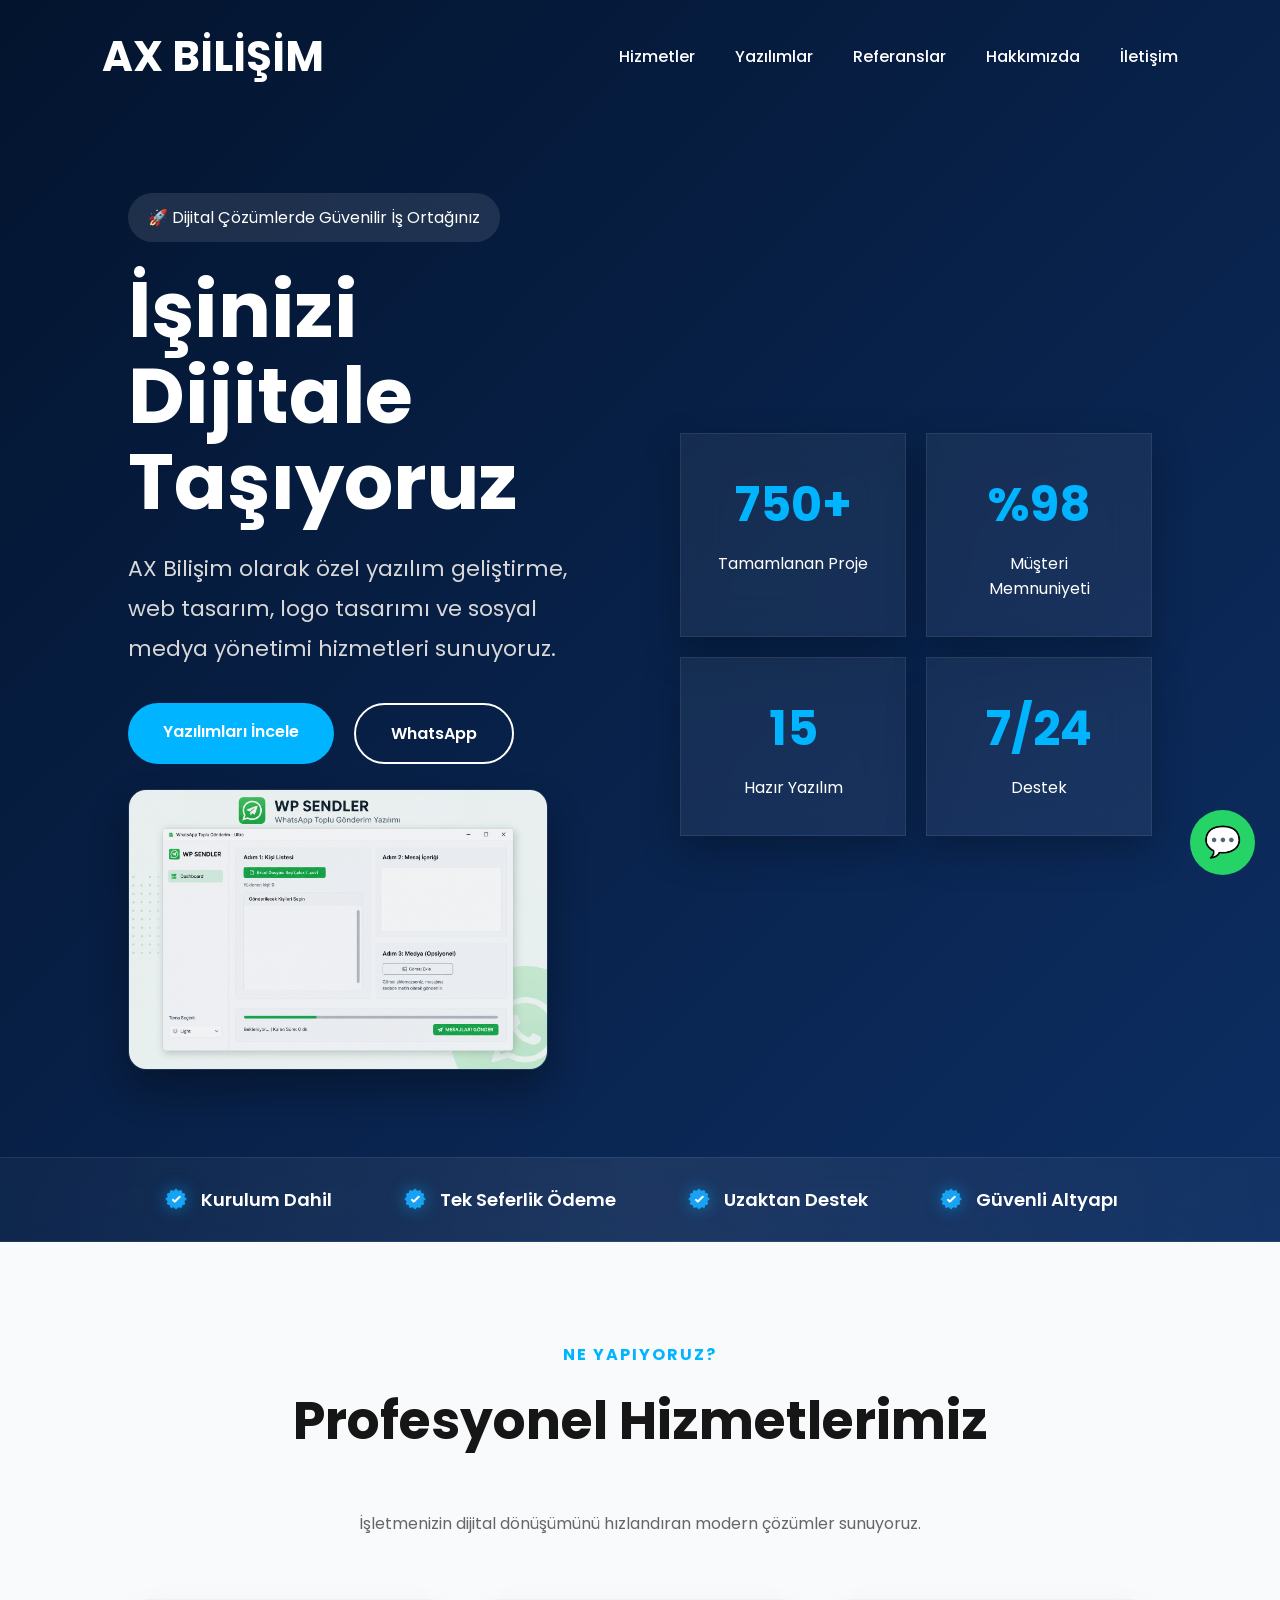
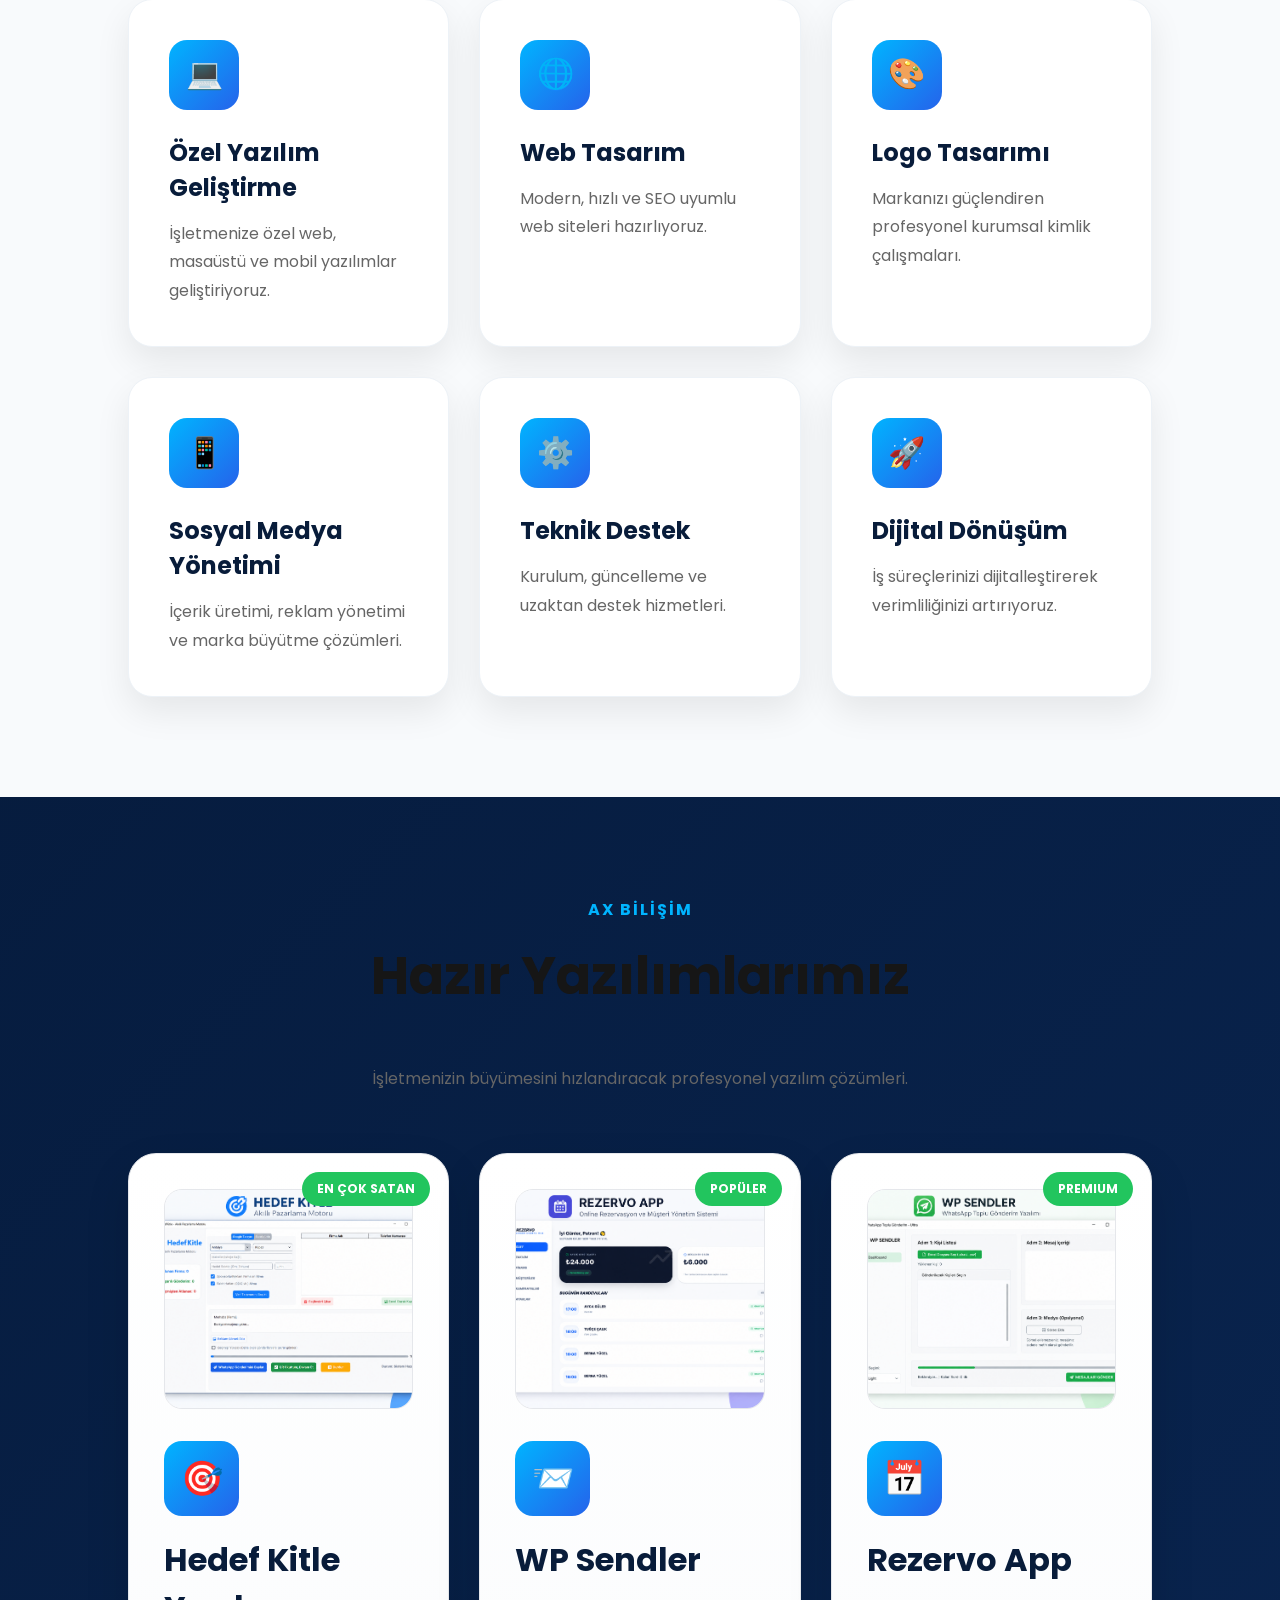
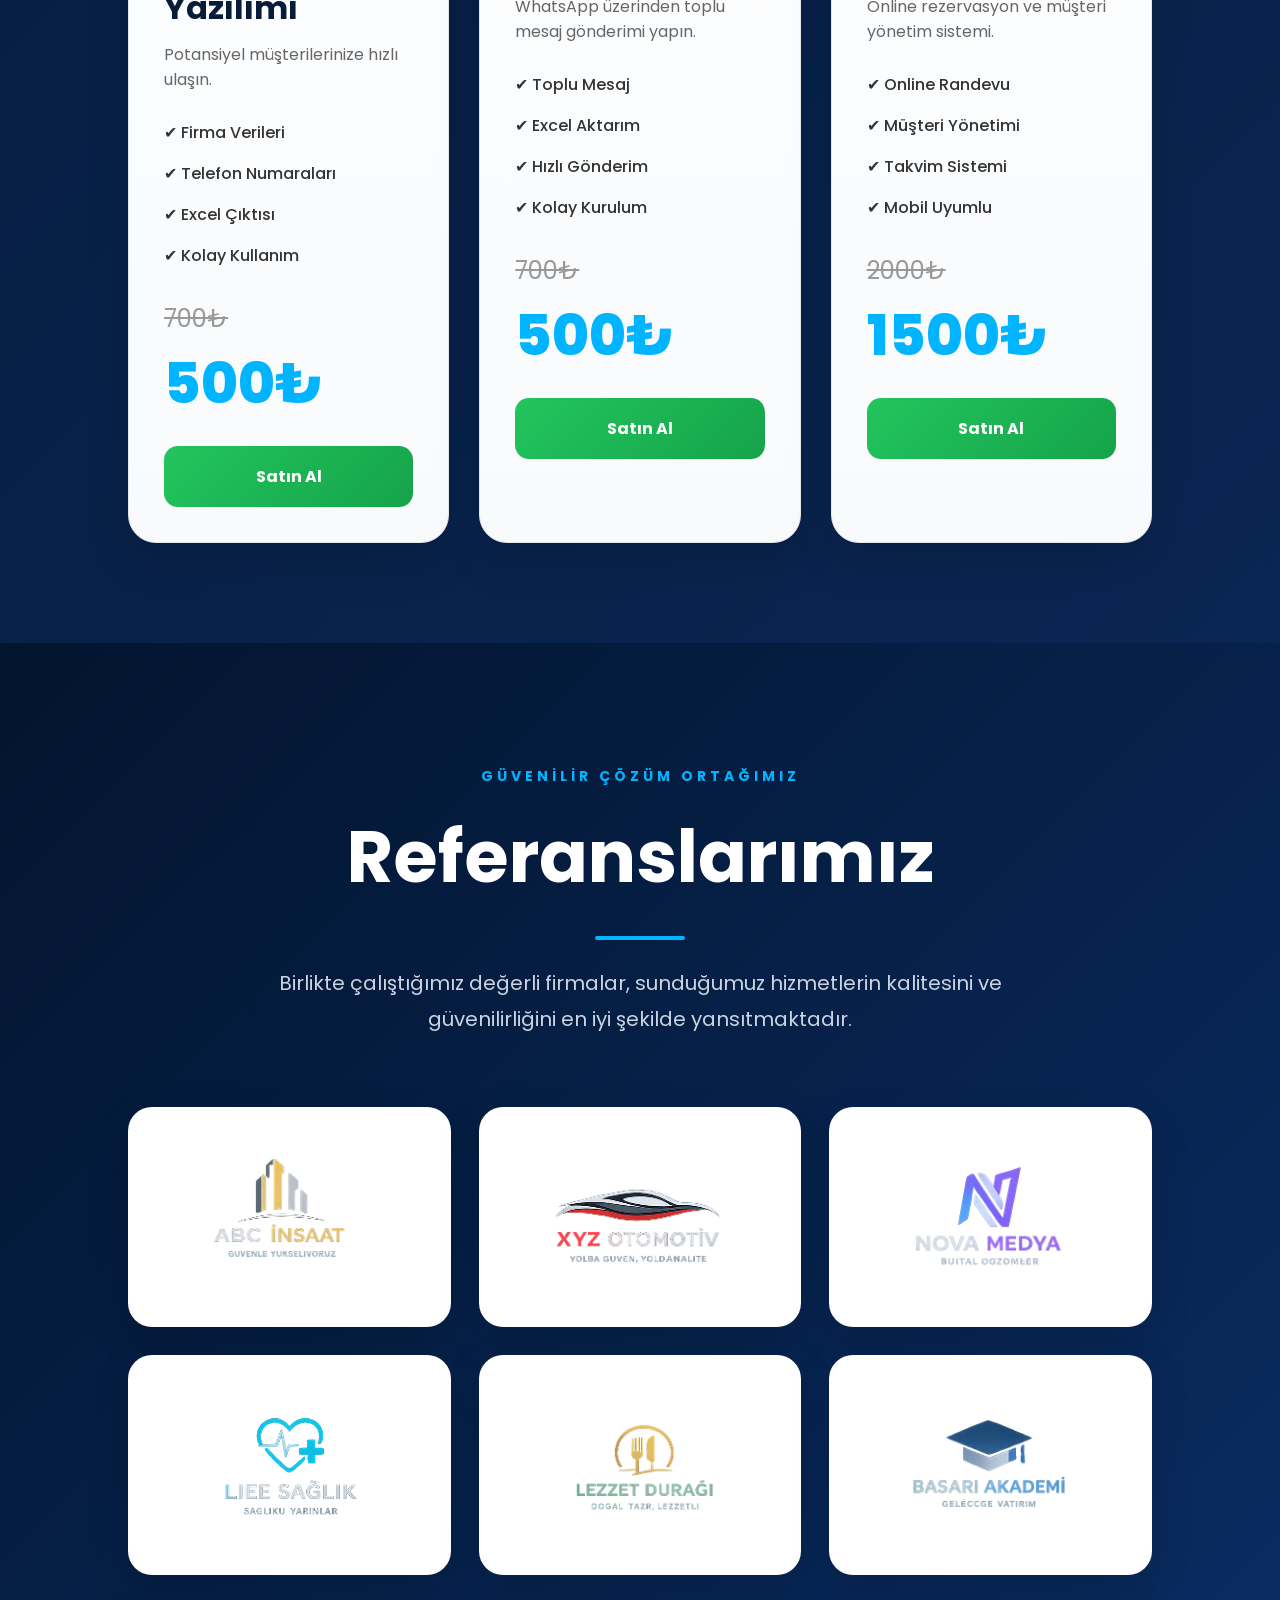
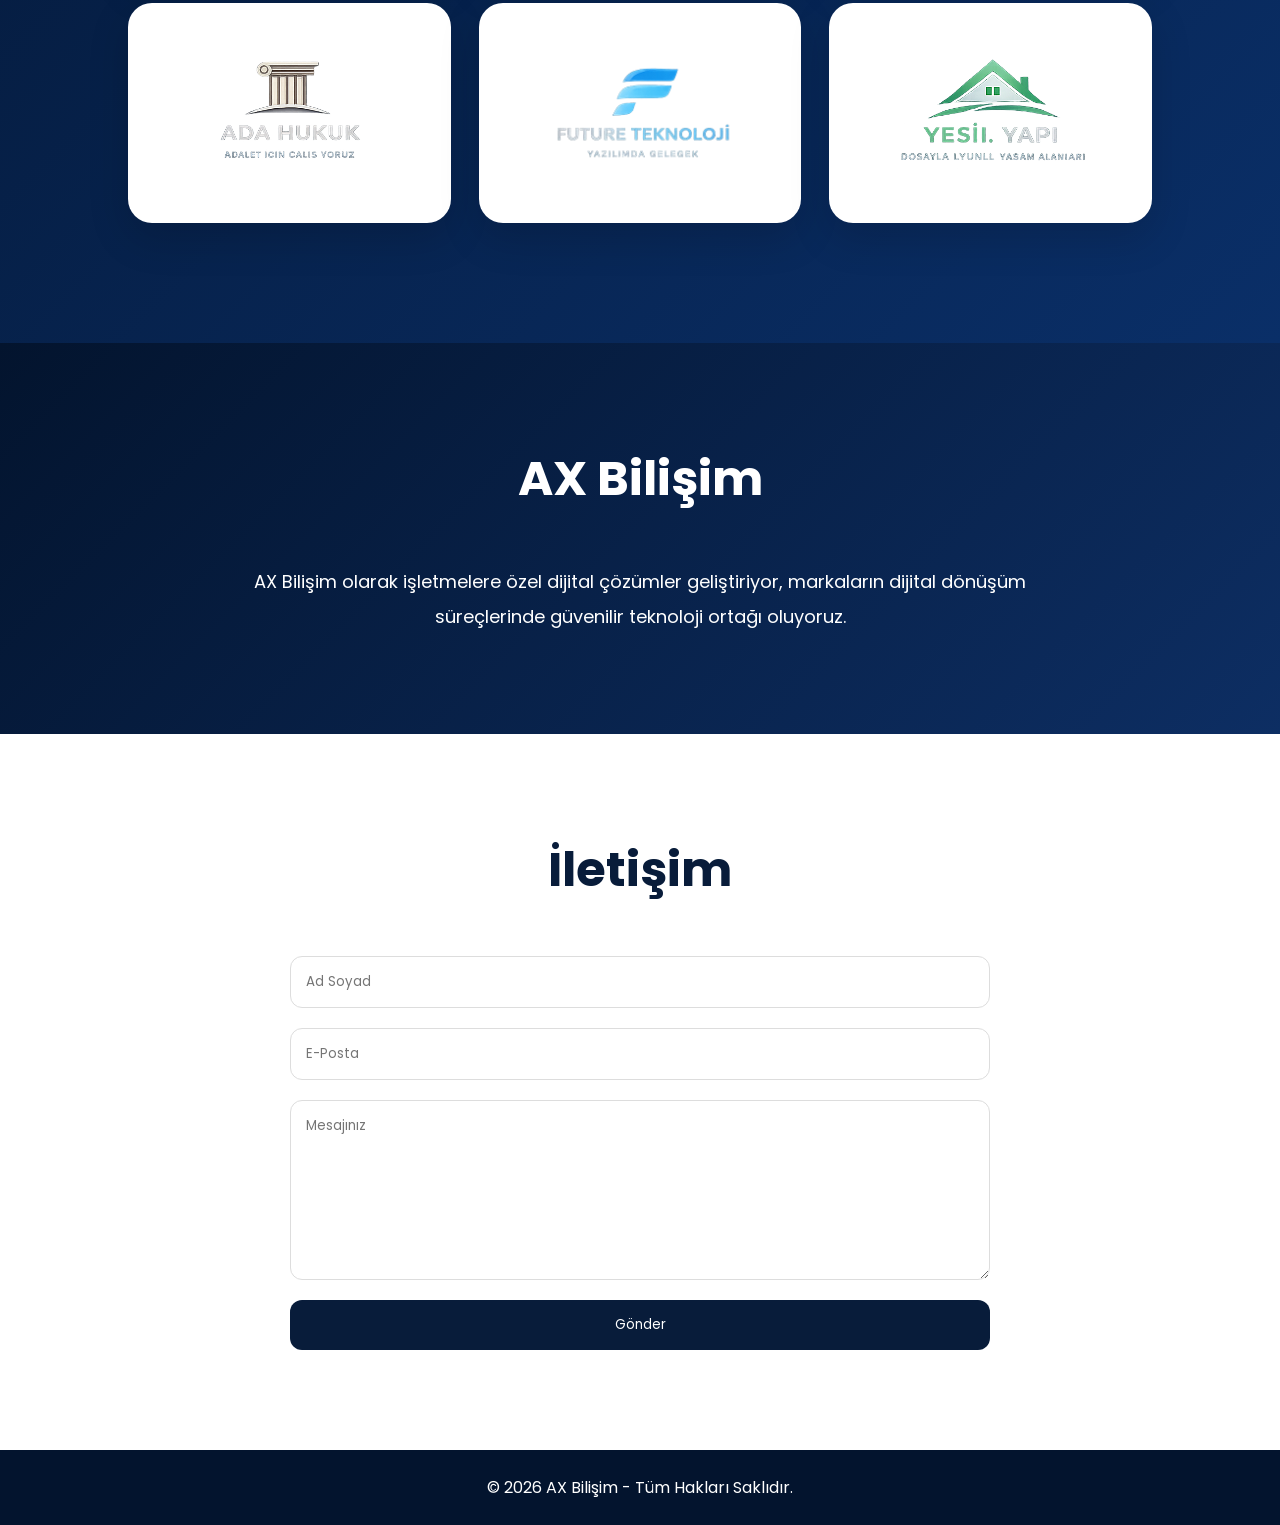
==== index.html @ dc84cba6 "Add files via upload" ====
<!DOCTYPE html>
<html lang="tr">
<head>
<meta charset="UTF-8">
<meta name="viewport" content="width=device-width, initial-scale=1.0">
<title>AX Bilişim | Yazılım ve Dijital Çözümler</title>

<link rel="stylesheet" href="style.css">

<link href="https://fonts.googleapis.com/css2?family=Poppins:wght@300;400;500;600;700&display=swap" rel="stylesheet">

</head>
<body>
<a href="https://wa.me/16838502742?text=Merhaba%20AX%20Bilişim,%20bilgi%20almak%20istiyorum."
   class="whatsapp-float"
   target="_blank">
    💬
</a>
<header>


   <header>

<nav>
    <div class="logo">AX BİLİŞİM</div>

    <ul>
        <li><a href="#hizmetler">Hizmetler</a></li>
        <li><a href="#urunler">Yazılımlar</a></li>
        <li><a href="#referanslar">Referanslar</a></li>
        <li><a href="#hakkimizda">Hakkımızda</a></li>
        <li><a href="#iletisim">İletişim</a></li>
    </ul>
</nav>

<section class="hero">

    <div class="hero-left">

        <span class="hero-badge">
            🚀 Dijital Çözümlerde Güvenilir İş Ortağınız
        </span>

        <h1>
            İşinizi Dijitale <br>
            Taşıyoruz
        </h1>

        <p>
            AX Bilişim olarak özel yazılım geliştirme,
            web tasarım, logo tasarımı ve sosyal medya
            yönetimi hizmetleri sunuyoruz.
        </p>

        <div class="hero-buttons">

            <a href="#urunler" class="btn-primary">
                Yazılımları İncele
            </a>

            <a href="https://wa.me/16838502742?text=Merhaba%20AX%20Bilişim,%20bilgi%20almak%20istiyorum."
               class="btn-secondary">
                WhatsApp
            </a>

        </div>
<img src="images/rezervo.png" class="hero-preview">
    </div>

    <div class="hero-right">

        <div class="glass-card">
            <h3>750+</h3>
            <span>Tamamlanan Proje</span>
        </div>

        <div class="glass-card">
            <h3>%98</h3>
            <span>Müşteri Memnuniyeti</span>
        </div>

        <div class="glass-card">
            <h3>15</h3>
            <span>Hazır Yazılım</span>
        </div>

        <div class="glass-card">
            <h3>7/24</h3>
            <span>Destek</span>
        </div>

    </div>

</section>

<div class="trust-bar">

    <div class="trust-item">
        <img src="images/tik.png" alt="">
        <span>Kurulum Dahil</span>
    </div>

    <div class="trust-item">
        <img src="images/tik.png" alt="">
        <span>Tek Seferlik Ödeme</span>
    </div>

    <div class="trust-item">
        <img src="images/tik.png" alt="">
        <span>Uzaktan Destek</span>
    </div>

    <div class="trust-item">
        <img src="images/tik.png" alt="">
        <span>Güvenli Altyapı</span>
    </div>

</div>
</header>

<section id="hizmetler">

    <div class="section-title">
        <span>NE YAPIYORUZ?</span>
        <h2>Profesyonel Hizmetlerimiz</h2>
        <p>
            İşletmenizin dijital dönüşümünü hızlandıran
            modern çözümler sunuyoruz.
        </p>
    </div>

    <div class="service-grid">

        <div class="service-card">
            <div class="service-icon">💻</div>
            <h3>Özel Yazılım Geliştirme</h3>
            <p>
                İşletmenize özel web, masaüstü ve mobil yazılımlar geliştiriyoruz.
            </p>
        </div>

        <div class="service-card">
            <div class="service-icon">🌐</div>
            <h3>Web Tasarım</h3>
            <p>
                Modern, hızlı ve SEO uyumlu web siteleri hazırlıyoruz.
            </p>
        </div>

        <div class="service-card">
            <div class="service-icon">🎨</div>
            <h3>Logo Tasarımı</h3>
            <p>
                Markanızı güçlendiren profesyonel kurumsal kimlik çalışmaları.
            </p>
        </div>

        <div class="service-card">
            <div class="service-icon">📱</div>
            <h3>Sosyal Medya Yönetimi</h3>
            <p>
                İçerik üretimi, reklam yönetimi ve marka büyütme çözümleri.
            </p>
        </div>

        <div class="service-card">
            <div class="service-icon">⚙️</div>
            <h3>Teknik Destek</h3>
            <p>
                Kurulum, güncelleme ve uzaktan destek hizmetleri.
            </p>
        </div>

        <div class="service-card">
            <div class="service-icon">🚀</div>
            <h3>Dijital Dönüşüm</h3>
            <p>
                İş süreçlerinizi dijitalleştirerek verimliliğinizi artırıyoruz.
            </p>
        </div>

    </div>

</section>

<section id="urunler">

    <div class="section-title">

        <span>AX BİLİŞİM</span>

        <h2>Hazır Yazılımlarımız</h2>

        <p>
            İşletmenizin büyümesini hızlandıracak profesyonel yazılım çözümleri.
        </p>

    </div>

    <div class="cards">

        <!-- Hedef Kitle -->

        <div class="product-card">
<img src="images/hedefkitle.png"
     class="product-image"
     alt="Hedef Kitle Yazılımı">
            <div class="product-badge">
                EN ÇOK SATAN
            </div>

            <div class="product-icon">
                🎯
            </div>

            <h3>Hedef Kitle Yazılımı</h3>

            <p class="product-desc">
                Potansiyel müşterilerinize hızlı ulaşın.
            </p>

            <ul class="product-features">
                <li>✔ Firma Verileri</li>
                <li>✔ Telefon Numaraları</li>
                <li>✔ Excel Çıktısı</li>
                <li>✔ Kolay Kullanım</li>
            </ul>

            <div class="old-price">700₺</div>

            <div class="price">500₺</div>

            <a href="https://wa.me/16838502742?text=Merhaba%20AX%20Bilişim,%20Hedef%20Kitle%20Yazılımı%20satın%20almak%20istiyorum."
               class="buy-btn">
               Satın Al
            </a>

        </div>

        <!-- WP SENDLER -->

        <div class="product-card">
<img src="images/wpsendler.png"
     class="product-image"
     alt="WP Sendler">
            <div class="product-badge">
                POPÜLER
            </div>

            <div class="product-icon">
                📨
            </div>

            <h3>WP Sendler</h3>

            <p class="product-desc">
                WhatsApp üzerinden toplu mesaj gönderimi yapın.
            </p>

            <ul class="product-features">
                <li>✔ Toplu Mesaj</li>
                <li>✔ Excel Aktarım</li>
                <li>✔ Hızlı Gönderim</li>
                <li>✔ Kolay Kurulum</li>
            </ul>

            <div class="old-price">700₺</div>

            <div class="price">500₺</div>

            <a href="https://wa.me/16838502742?text=Merhaba%20AX%20Bilişim,%20WP%20Sendler%20satın%20almak%20istiyorum."
               class="buy-btn">
               Satın Al
            </a>

        </div>

        <!-- REZERVO -->

        <div class="product-card">
<img src="images/rezervo.png"
     class="product-image"
     alt="Rezervo App">
            <div class="product-badge">
                PREMIUM
            </div>

            <div class="product-icon">
                📅
            </div>

            <h3>Rezervo App</h3>

            <p class="product-desc">
                Online rezervasyon ve müşteri yönetim sistemi.
            </p>

            <ul class="product-features">
                <li>✔ Online Randevu</li>
                <li>✔ Müşteri Yönetimi</li>
                <li>✔ Takvim Sistemi</li>
                <li>✔ Mobil Uyumlu</li>
            </ul>

            <div class="old-price">2000₺</div>

            <div class="price">1500₺</div>

            <a href="https://wa.me/16838502742?text=Merhaba%20AX%20Bilişim,%20Rezervo%20App%20satın%20almak%20istiyorum."
               class="buy-btn">
               Satın Al
            </a>

        </div>

    </div>

</section>

<section id="referanslar">

    <div class="ref-header">

        <span>GÜVENİLİR ÇÖZÜM ORTAĞIMIZ</span>

        <h2>Referanslarımız</h2>

        <div class="line"></div>

        <p>
            Birlikte çalıştığımız değerli firmalar,
            sunduğumuz hizmetlerin kalitesini ve
            güvenilirliğini en iyi şekilde yansıtmaktadır.
        </p>

    </div>

    <div class="ref-grid">

        <div class="ref-card">
            <img src="images/abc-insaat.png">
        </div>

        <div class="ref-card">
            <img src="images/xyz-otomotiv.png">
        </div>

        <div class="ref-card">
            <img src="images/nova-medya.png">
        </div>

        <div class="ref-card">
            <img src="images/life-saglik.png">
        </div>

        <div class="ref-card">
            <img src="images/lezzet-duragi.png">
        </div>

        <div class="ref-card">
            <img src="images/basari-akademi.png">
        </div>

        <div class="ref-card">
            <img src="images/ada-hukuk.png">
        </div>

        <div class="ref-card">
            <img src="images/future-teknoloji.png">
        </div>

        <div class="ref-card">
            <img src="images/yesil-yapi.png">
        </div>

    </div>

</section>
<section id="hakkimizda" class="dark">
    <h2>AX Bilişim</h2>

    <p>
        AX Bilişim olarak işletmelere özel dijital çözümler
        geliştiriyor, markaların dijital dönüşüm süreçlerinde
        güvenilir teknoloji ortağı oluyoruz.
    </p>
</section>

<section id="iletisim">
    <h2>İletişim</h2>

    <form>
        <input type="text" placeholder="Ad Soyad">
        <input type="email" placeholder="E-Posta">
        <textarea placeholder="Mesajınız"></textarea>

        <button>Gönder</button>
    </form>
</section>

<footer>
    <p>© 2026 AX Bilişim - Tüm Hakları Saklıdır.</p>
</footer>

</body>
</html>
---- style.css ----
*{
    margin:0;
    padding:0;
    box-sizing:border-box;
    font-family:'Poppins',sans-serif;
    scroll-behavior:smooth;
}

body{
    background:#f5f7fb;
    color:#222;
    overflow-x:hidden;
}

/* HEADER */

header{
    background:linear-gradient(135deg,#03142e,#0d2e63);
    color:white;
}

nav{
    display:flex;
    justify-content:space-between;
    align-items:center;
    padding:25px 8%;
}

.logo{
    font-size:42px;
    font-weight:700;
}

nav ul{
    list-style:none;
    display:flex;
    gap:40px;
}

nav ul li a{
    text-decoration:none;
    color:white;
    font-weight:500;
}

nav ul li a:hover{
    color:#00b4ff;
}

/* HERO */

.hero{
    display:flex;
    justify-content:space-between;
    align-items:center;
    gap:80px;
    padding:80px 10%;
}

.hero-left{
    flex:1;
}
.hero-preview{

    width:420px;

    margin-top:25px;

    border-radius:18px;

    border:1px solid rgba(255,255,255,.08);

    box-shadow:
    0 20px 40px rgba(0,0,0,.35);

    transition:.4s;

    opacity:.95;

}

.hero-preview:hover{

    transform:
    translateY(-6px)
    scale(1.02);

}

.hero-right{
    flex:1;
    display:grid;
    grid-template-columns:repeat(2,1fr);
    gap:20px;
}

.hero-badge{
    display:inline-block;
    background:rgba(255,255,255,.1);
    padding:12px 20px;
    border-radius:50px;
    margin-bottom:25px;
}

.hero h1{
    font-size:78px;
    line-height:1.1;
    margin-bottom:25px;
}

.hero p{
    font-size:22px;
    color:#d8d8d8;
    line-height:1.8;
}

.hero-buttons{
    display:flex;
    gap:20px;
    margin-top:35px;
}

.btn-primary{
    background:#00b4ff;
    color:white;
    text-decoration:none;
    padding:16px 35px;
    border-radius:50px;
    font-weight:600;
}

.btn-secondary{
    border:2px solid white;
    color:white;
    text-decoration:none;
    padding:16px 35px;
    border-radius:50px;
    font-weight:600;
}

.glass-card{
   background:rgba(255,255,255,.06);

    backdrop-filter:blur(20px);

    border:1px solid rgba(255,255,255,.08);

    box-shadow:
    0 15px 35px rgba(0,0,0,.25);
    padding:35px;
    text-align:center;
}
.glass-card:hover{

    transform:translateY(-8px);

    border-color:#00b4ff;
}

.glass-card h3{
    color:#00b4ff;
    font-size:48px;
    margin-bottom:10px;
}

.glass-card span{
    color:white;
}

/* TRUST BAR */

.trust-bar{

      background:linear-gradient(
        90deg,
        rgba(255,255,255,.03),
        rgba(255,255,255,.08),
        rgba(255,255,255,.03)
    );

    backdrop-filter:blur(15px);

    border-top:1px solid rgba(255,255,255,.08);

    border-bottom:1px solid rgba(255,255,255,.08);

    padding:28px 40px;

    display:flex;
    justify-content:center;
    align-items:center;
    gap:70px;

}

.trust-item{

    display:flex;
    align-items:center;
    gap:12px;

    color:white;

    font-size:18px;

    font-weight:600;

    transition:.3s;

}

.trust-item:hover{

    transform:translateY(-3px);

}

.trust-item img{

    width:26px;
    height:26px;

    object-fit:contain;

    filter:drop-shadow(0 0 8px rgba(0,180,255,.5));

}

.trust-item span{

    white-space:nowrap;

}

/* SECTIONS */

section{
    padding:100px 10%;
}

section h2{
    text-align:center;
    font-size:48px;
    margin-bottom:50px;
}

/* HİZMETLER */

#hizmetler{
    background:#f8fafc;
}

.section-title{
    text-align:center;
    margin-bottom:60px;
}

.section-title span{
    color:#00b4ff;
    font-weight:700;
    letter-spacing:2px;
}

.section-title h2{
    margin-top:15px;
    font-size:52px;
    color:#161616;
}

.section-title p{
    margin-top:15px;
    color:#666;
    max-width:650px;
    margin-left:auto;
    margin-right:auto;
    line-height:1.8;
}

.service-grid{
    display:grid;
    grid-template-columns:repeat(3,1fr);
    gap:30px;
}
@media(max-width:900px){

.service-grid{
    grid-template-columns:1fr;
}

}

.service-card{
    background:white;
    padding:40px;
    border-radius:24px;
    box-shadow:0 15px 35px rgba(0,0,0,.08);
    transition:.4s;
    border:1px solid #edf2f7;
}

.service-card:hover{
    transform:translateY(-12px);
    box-shadow:0 20px 45px rgba(0,0,0,.12);
}

.service-icon{
    width:70px;
    height:70px;
    background:linear-gradient(135deg,#00b4ff,#2563eb);
    border-radius:18px;
    display:flex;
    align-items:center;
    justify-content:center;
    font-size:30px;
    margin-bottom:25px;
}

.service-card h3{
    font-size:24px;
    color:#081c3a;
    margin-bottom:15px;
}

.service-card p{
    color:#666;
    line-height:1.8;
}

/* YAZILIM KARTLARINI DÜZELT */

#urunler .cards{
    display:grid !important;
    grid-template-columns:repeat(auto-fit,minmax(320px,1fr));
    gap:30px;
}


#urunler .card{
    background:#fff;
    border-radius:20px;
    padding:30px;
    box-shadow:0 15px 35px rgba(0,0,0,.15);
    display:flex;
    flex-direction:column;
    justify-content:space-between;
}

#urunler .card h3{
    color:#081c3a;
    font-size:28px;
    margin-bottom:15px;
}

#urunler .card p{
    color:#555;
    line-height:1.7;
    margin-bottom:20px;
}

.old-price{
    text-decoration:line-through;
    color:#999;
    font-size:22px;
}

.price{
    color:#00b4ff;
    font-size:42px;
    font-weight:700;
    margin-top:5px;
}

.discount{
    display:inline-block;
    background:#22c55e;
    color:white;
    padding:8px 15px;
    border-radius:25px;
    margin-top:10px;
    margin-bottom:20px;
}

.product-card{

    background:linear-gradient(
    180deg,
    #ffffff,
    #f8fafc
);

    border:1px solid #e5e7eb;

    border-radius:28px;

    padding:35px;

    position:relative;

    overflow:hidden;

    box-shadow:
    0 20px 45px rgba(0,0,0,.12);

    transition:.4s;

}

.product-card:hover{

    transform:translateY(-12px);

}

.product-badge{

    position:absolute;

    top:18px;
    right:18px;

    background:#22c55e;

    color:white;

    padding:8px 15px;

    border-radius:30px;

    font-size:12px;

    font-weight:700;

}

.product-icon{

    width:75px;
    height:75px;

    border-radius:18px;

    background:
    linear-gradient(
        135deg,
        #00b4ff,
        #2563eb
    );

    display:flex;
    align-items:center;
    justify-content:center;

    font-size:34px;

    margin-bottom:20px;

}

.product-card h3{

    color:#081c3a;

    font-size:32px;

    margin-bottom:10px;

}

.product-desc{

    color:#666;

    margin-bottom:20px;

}

.product-features{

    list-style:none;

    margin-bottom:25px;

}

.product-features li{

    padding:8px 0;

    color:#333;

    font-weight:500;

}
.product-image{

    width:100%;

    height:220px;

    object-fit:cover;

    border-radius:18px;

    margin-bottom:25px;

    border:1px solid #e5e7eb;

    transition:.4s;

}
.product-card:hover .product-image{

    transform:scale(1.03);

}

.old-price{

    text-decoration:line-through;

    color:#999;

    font-size:24px;

}

.price{

    font-size:56px;

    font-weight:800;

    color:#00b4ff;

    margin-bottom:20px;

}

.buy-btn{

    width:100%;

    display:block;

    text-align:center;

    padding:18px;

    border-radius:14px;

    text-decoration:none;

    color:white;

    font-weight:700;

    background:
    linear-gradient(
        135deg,
        #22c55e,
        #16a34a
    );

    transition:.3s;

}

.buy-btn:hover{

    transform:scale(1.03);

}

/* REFERANSLAR */

#referanslar{
    background:linear-gradient(
        135deg,
        #03142e,
        #0a2f68
    );

    padding:120px 10%;
    position:relative;
}

.ref-header{
    text-align:center;
    max-width:800px;
    margin:auto;
    margin-bottom:70px;
}

.ref-header span{
    color:#00b4ff;
    font-size:14px;
    letter-spacing:4px;
    font-weight:700;
}

.ref-header h2{
    color:white;
    font-size:72px;
    margin-top:15px;
    margin-bottom:20px;
    font-weight:700;
}

.ref-header p{
    color:#cbd5e1;
    font-size:20px;
    line-height:1.8;
}

.line{
    width:90px;
    height:4px;
    background:#00b4ff;
    margin:25px auto;
    border-radius:20px;
}

.ref-grid{
    display:grid;
    grid-template-columns:repeat(3,1fr);
    gap:28px;
}

.ref-card{
    background:white;
    border-radius:24px;
    padding:35px;
    height:220px;

    display:flex;
    justify-content:center;
    align-items:center;

    transition:.35s;

    box-shadow:
    0 15px 40px rgba(0,0,0,.15);
}

.ref-card:hover{
   transform:scale(1.05);
}

.ref-card img{
    width:100%;
    max-width:260px;
    max-height:120px;
    object-fit:contain;
    filter:
    contrast(1.05)
    saturate(1.05);

    transition:.3s;
}

/* MOBİL */

@media(max-width:900px){

    .ref-grid{
        grid-template-columns:1fr;
    }

    .ref-header h2{
        font-size:42px;
    }

    .ref-header p{
        font-size:16px;
    }

}

/* HAKKIMIZDA */

#hakkimizda{
    background:linear-gradient(135deg,#03142e,#0d2e63);
    text-align:center;
}

#hakkimizda h2{
    color:white;
}

#hakkimizda p{
    color:white;
    max-width:800px;
    margin:auto;
    line-height:1.9;
    font-size:18px;
}

/* İLETİŞİM */

#iletisim{
    background:white;
}

#iletisim h2{
    color:#081c3a;
}

form{
    max-width:700px;
    margin:auto;
    display:flex;
    flex-direction:column;
    gap:20px;
}

input,
textarea{
    padding:15px;
    border:1px solid #ddd;
    border-radius:12px;
}

textarea{
    min-height:180px;
}

button{
    background:#081c3a;
    color:white;
    border:none;
    padding:15px;
    border-radius:12px;
    cursor:pointer;
}

/* FOOTER */

footer{
    background:#03142e;
    color:white;
    text-align:center;
    padding:25px;
}

/* WHATSAPP */

.whatsapp-float{
    position:fixed;
    bottom:25px;
    right:25px;
    width:65px;
    height:65px;
    background:#25D366;
    border-radius:50%;
    display:flex;
    align-items:center;
    justify-content:center;
    text-decoration:none;
    font-size:30px;
    z-index:999;
}

/* MOBİL */

@media(max-width:900px){

    nav ul{
        display:none;
    }

    .hero{
        flex-direction:column;
        text-align:center;
         position:relative;
    overflow:hidden;
    }
.hero::before{
    content:'';
    position:absolute;
    width:600px;
    height:600px;
    background:radial-gradient(
        rgba(0,180,255,.15),
        transparent 70%
    );
    top:-250px;
    right:-150px;
}

.hero::after{
    content:'';
    position:absolute;
    width:400px;
    height:400px;
    background:radial-gradient(
        rgba(37,99,235,.15),
        transparent 70%
    );
    bottom:-150px;
    left:-100px;
}
    .hero h1{
        font-size:50px;
    }

    .hero-right{
        width:100%;
    }

    .trust-bar{
        flex-direction:column;
        gap:15px;
    }
}
.references{
    display:grid;
    grid-template-columns:repeat(3,1fr);
    gap:30px;
}

.ref-box{
    background:white;
    border-radius:20px;
    padding:20px;
    box-shadow:0 10px 25px rgba(0,0,0,.08);
    transition:.3s;
}

.ref-box:hover{
    transform:translateY(-8px);
}

.ref-box img{
    width:100%;
    height:auto;
    display:block;
}
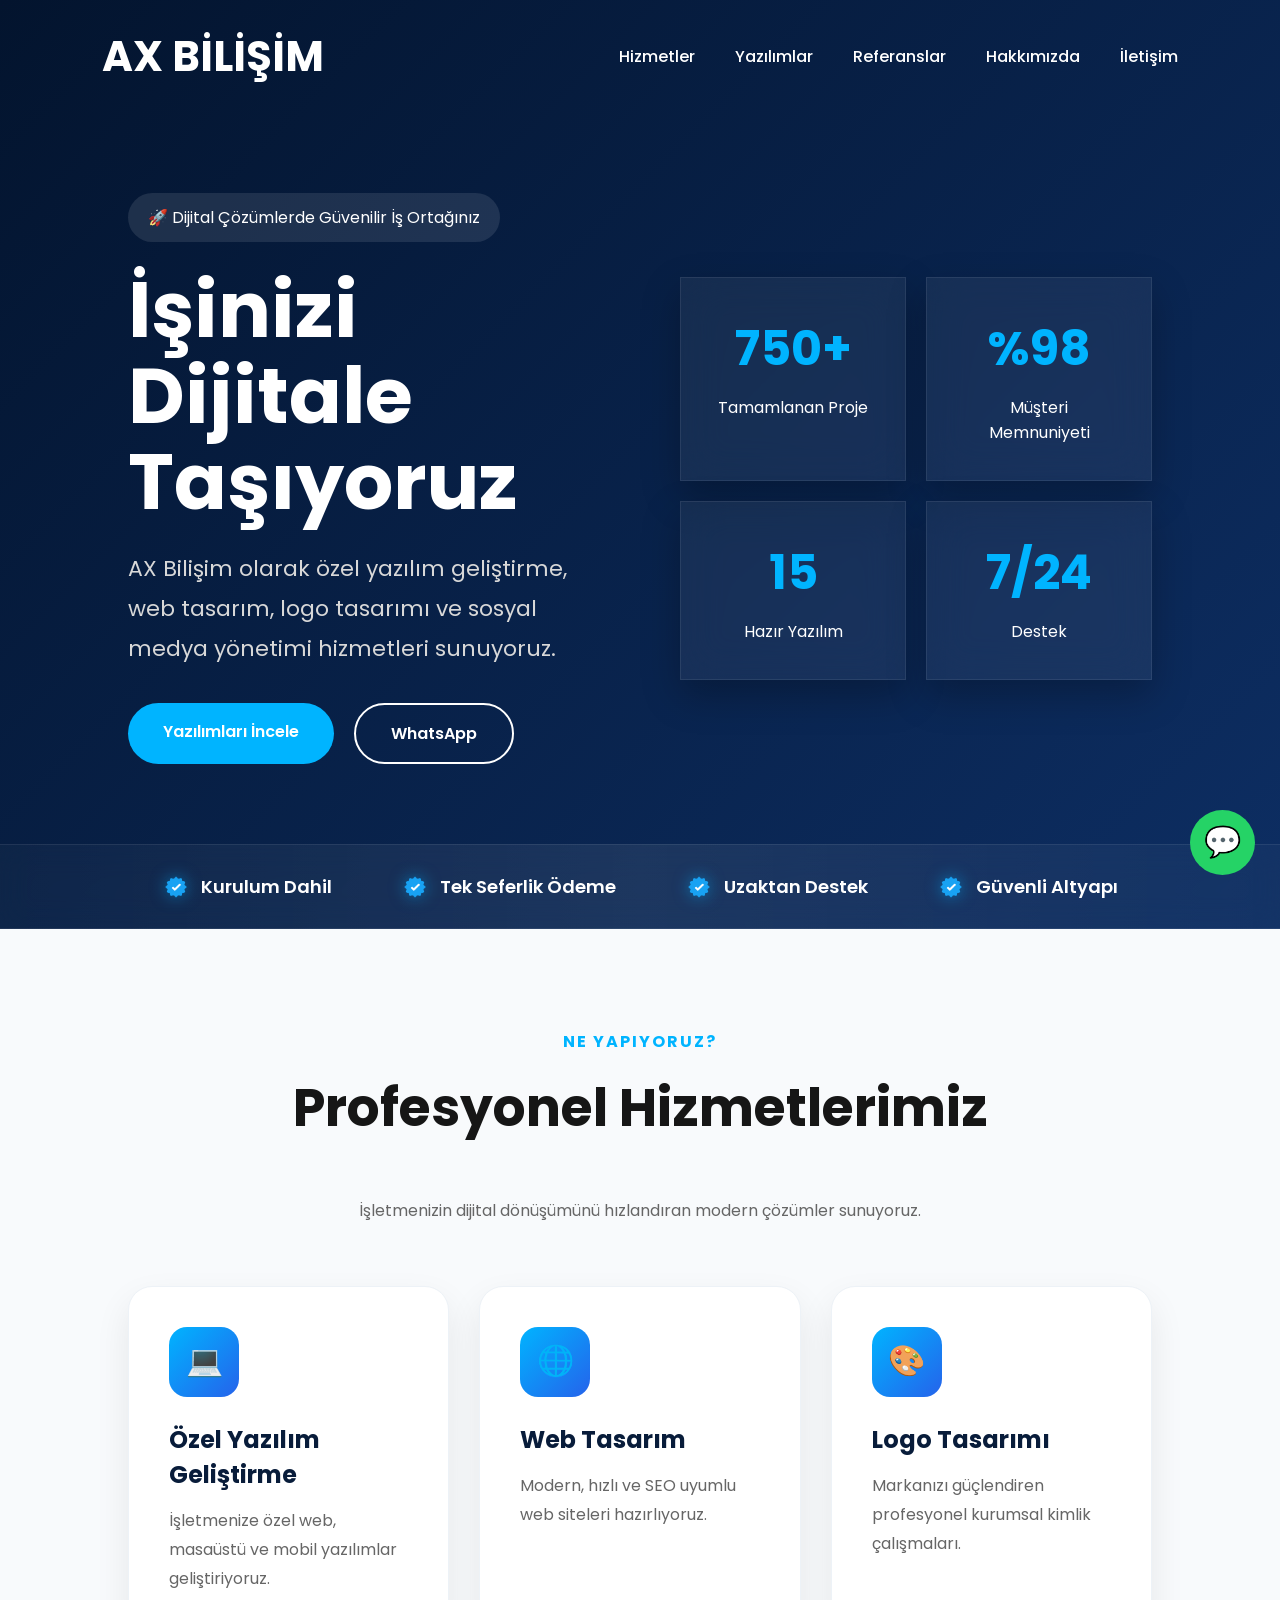
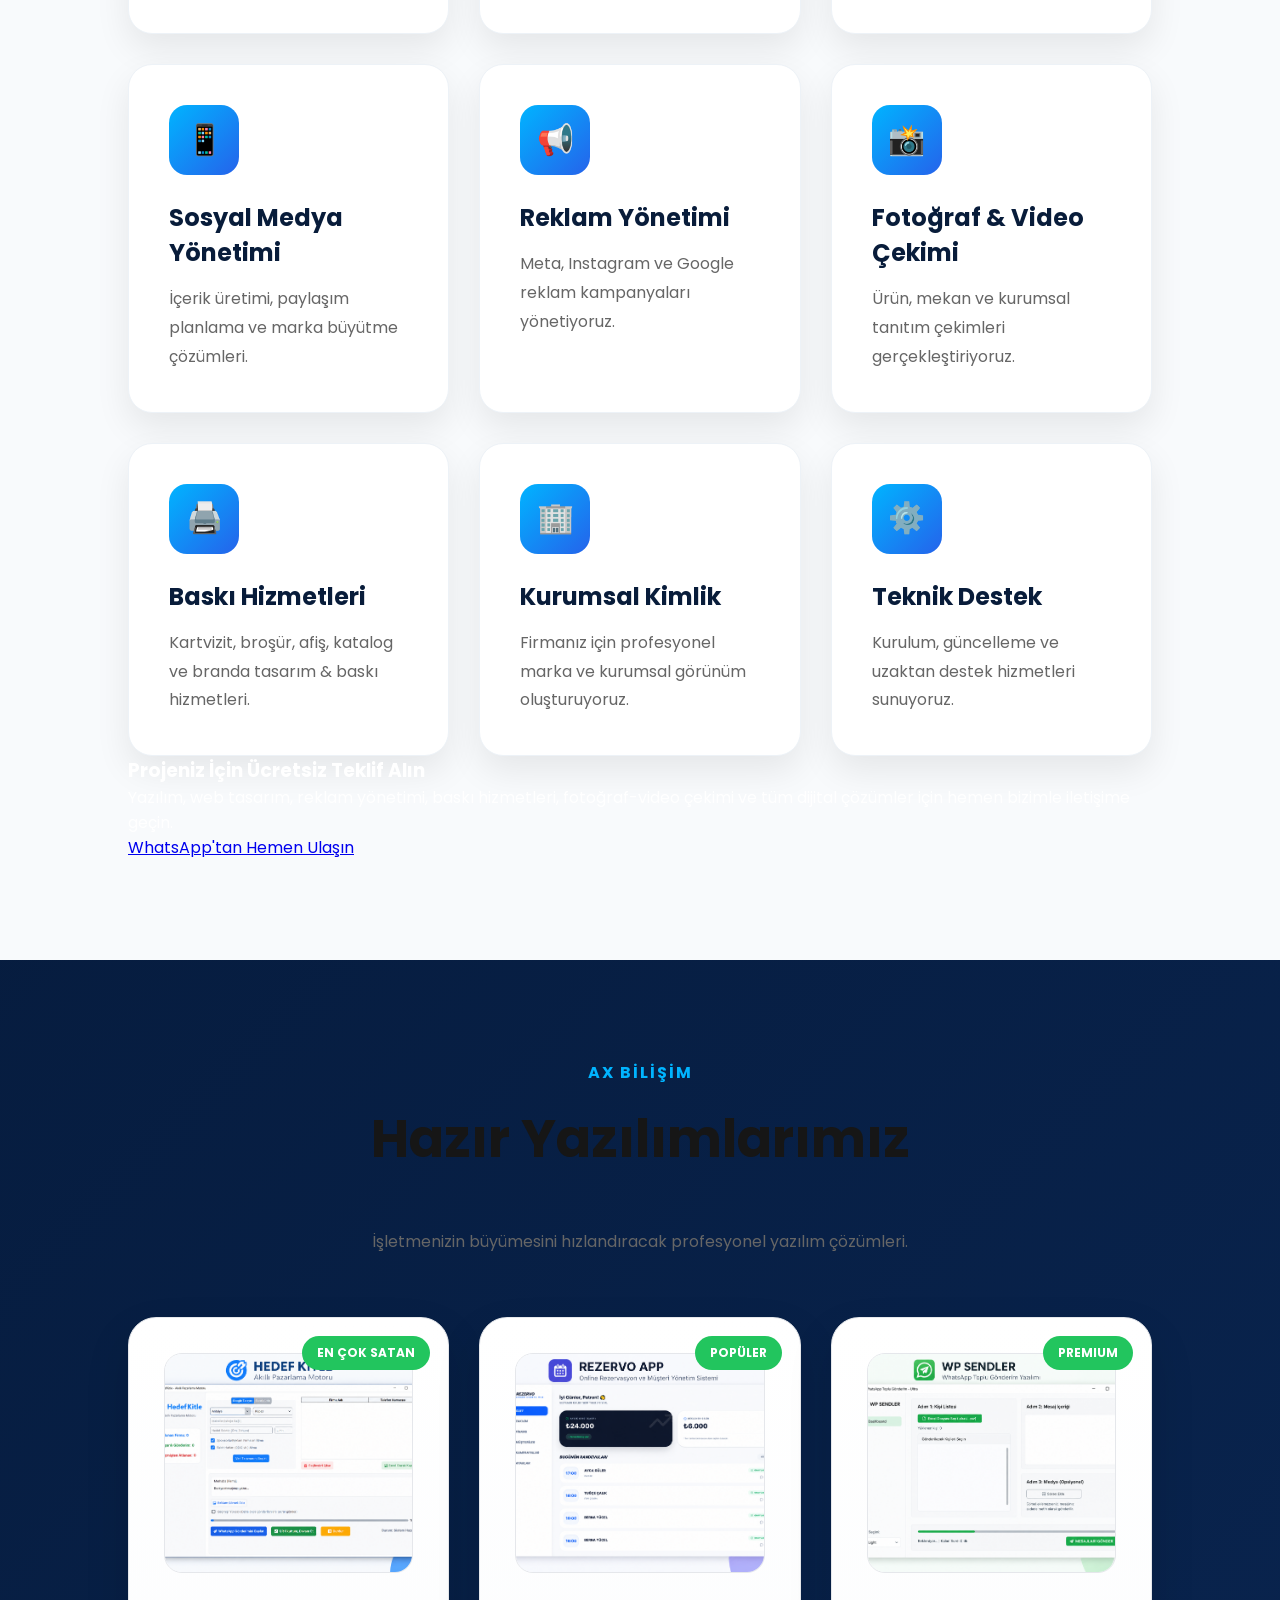
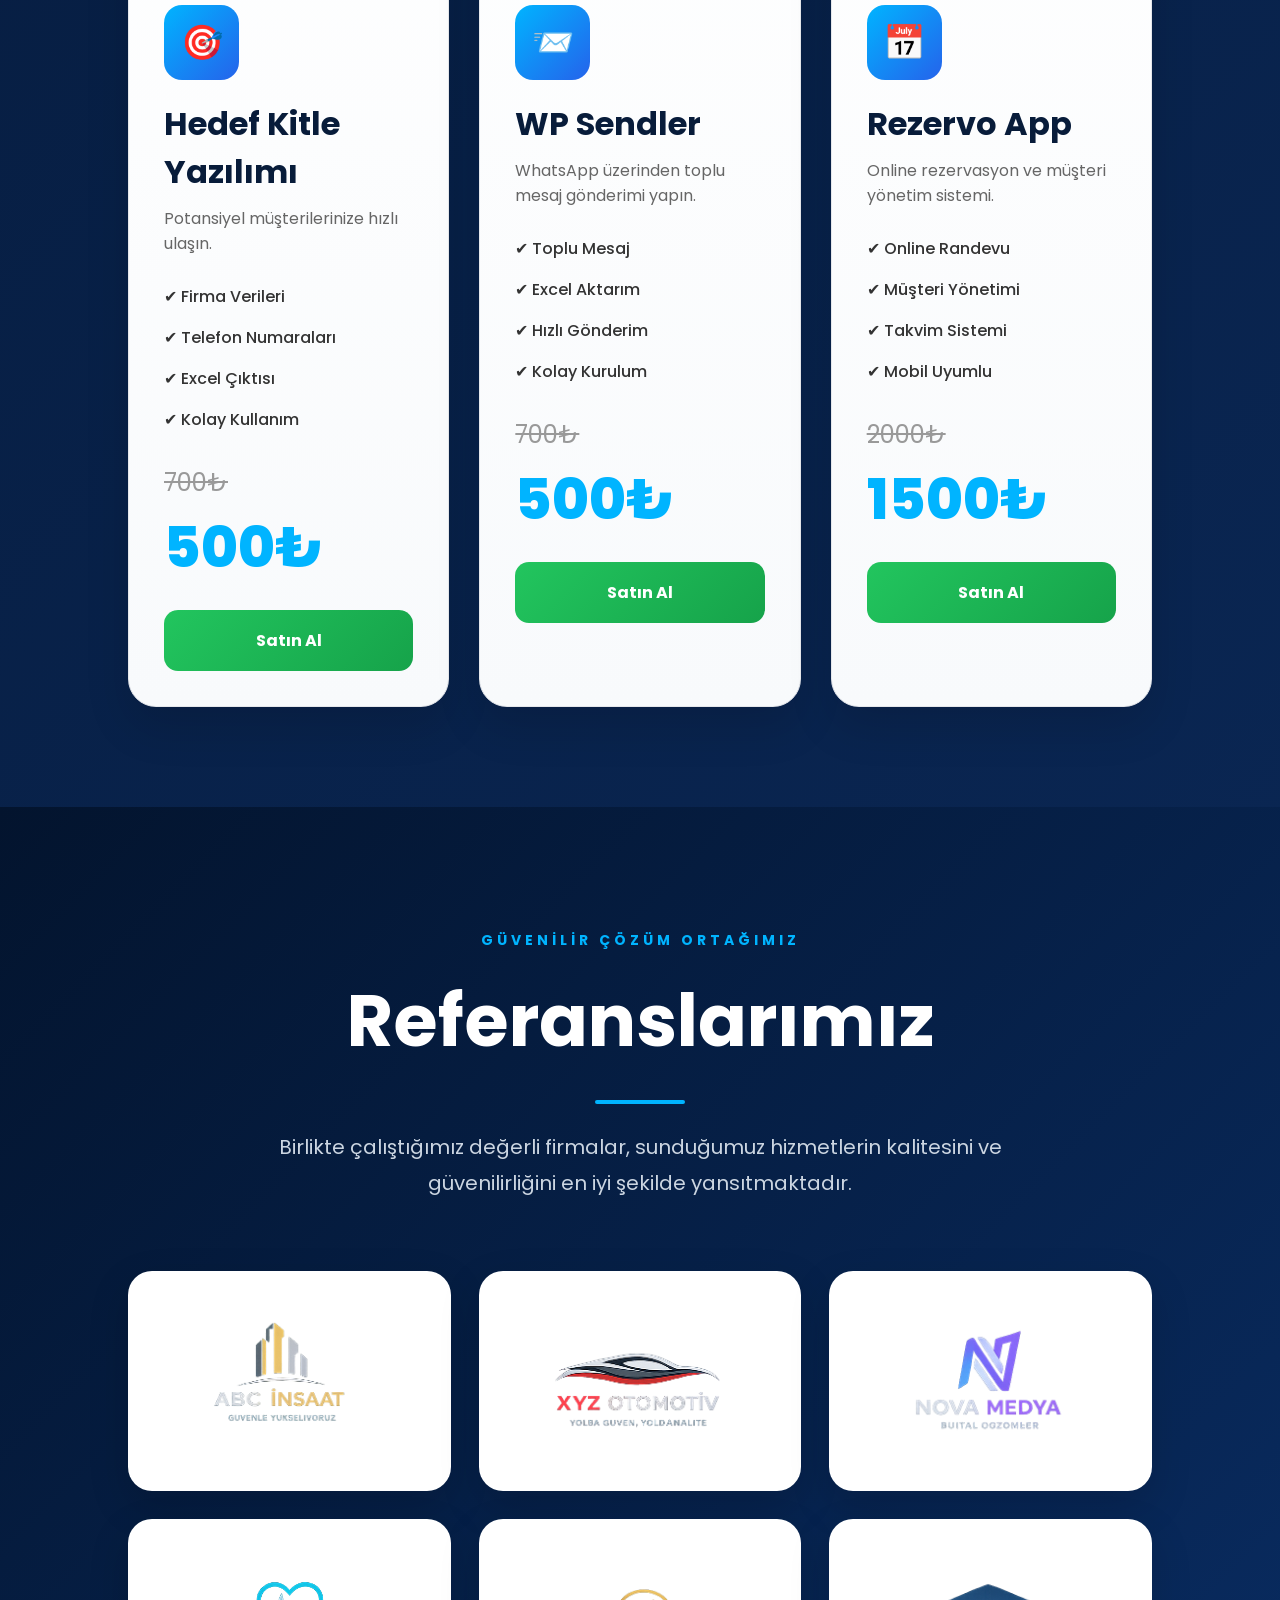
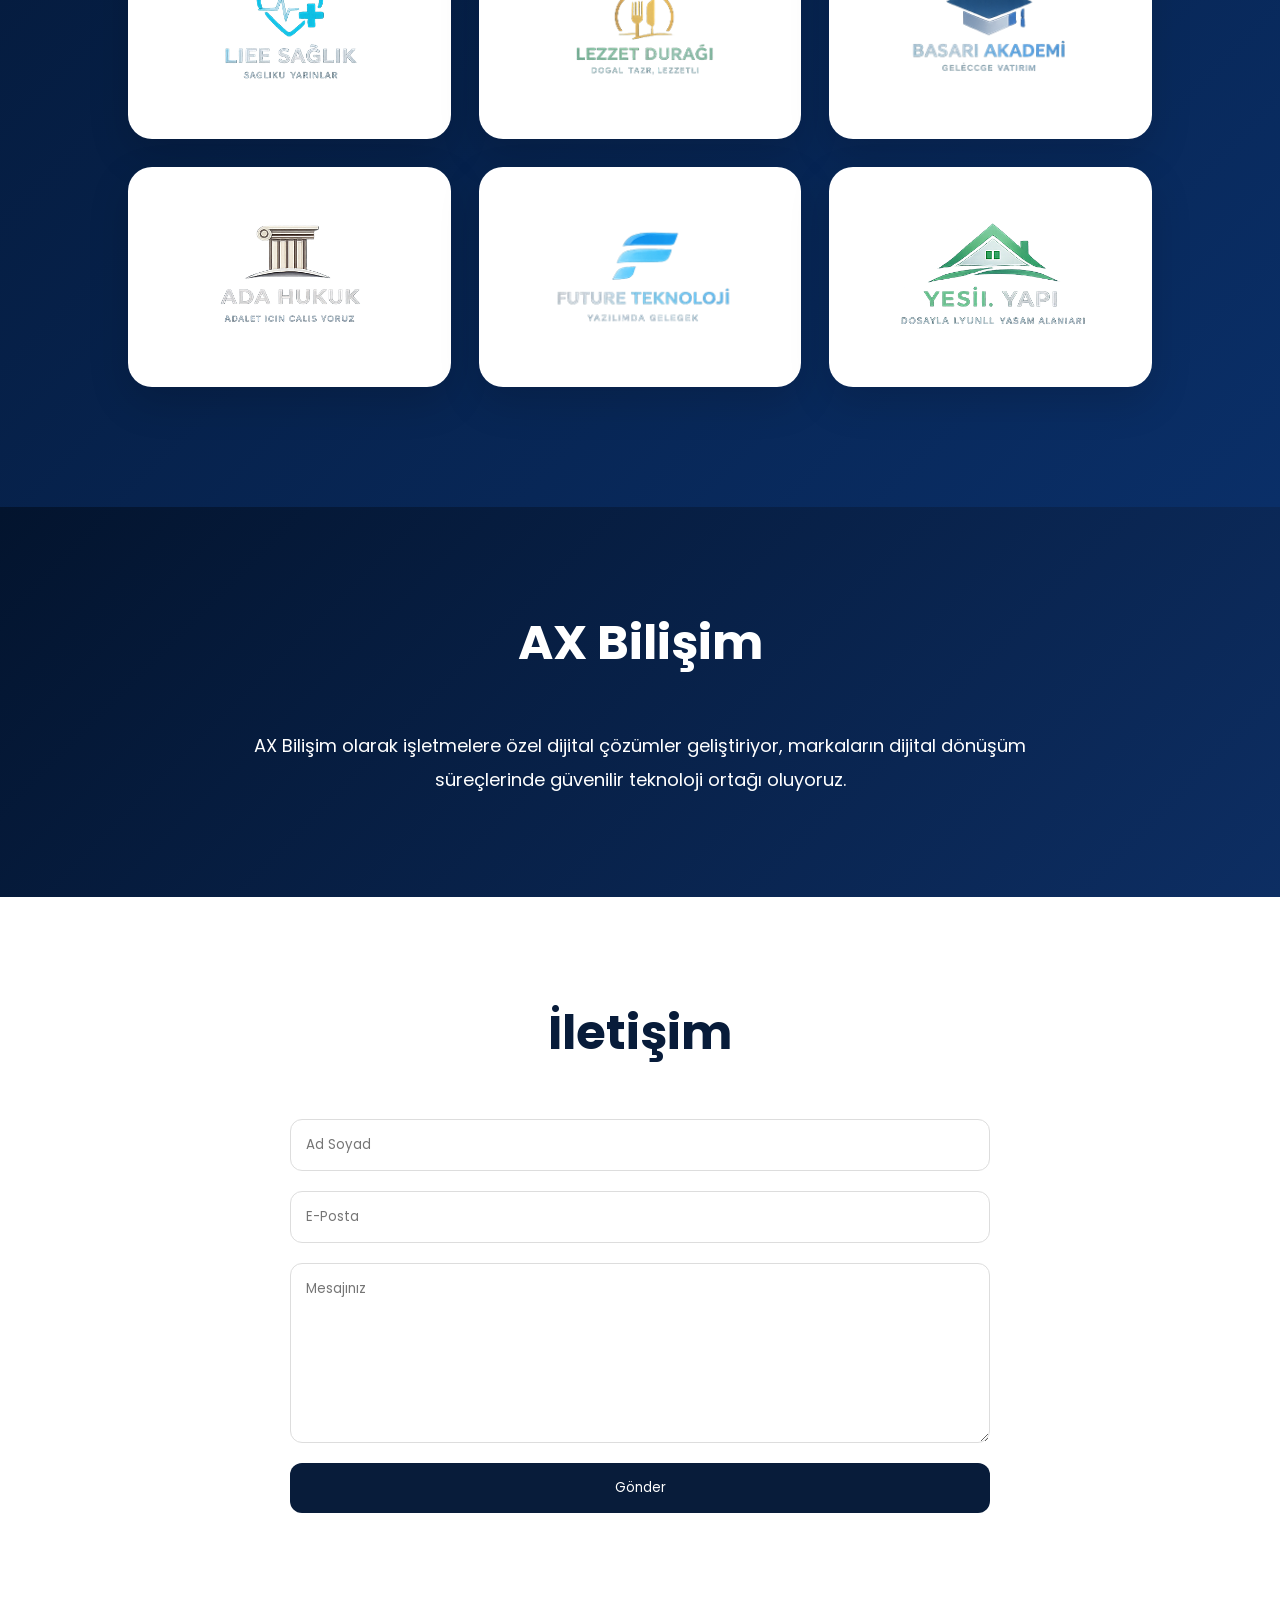
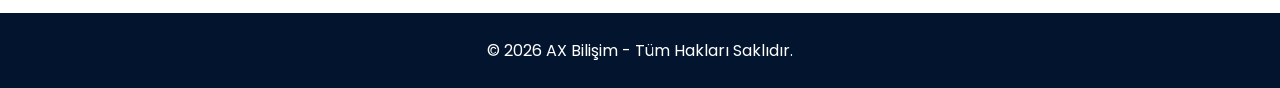
==== commit 400d9994: "Update index.html" ====
--- a/index.html
+++ b/index.html
@@ -64,7 +64,7 @@
             </a>
 
         </div>
-<img src="images/rezervo.png" class="hero-preview">
+
     </div>
 
     <div class="hero-right">
@@ -122,7 +122,9 @@
 
     <div class="section-title">
         <span>NE YAPIYORUZ?</span>
-        <h2>Profesyonel Hizmetlerimiz</h2>
+       <h2 class="services-title">
+    Profesyonel Hizmetlerimiz
+</h2>
         <p>
             İşletmenizin dijital dönüşümünü hızlandıran
             modern çözümler sunuyoruz.
@@ -131,55 +133,80 @@
 
     <div class="service-grid">
 
-        <div class="service-card">
-            <div class="service-icon">💻</div>
-            <h3>Özel Yazılım Geliştirme</h3>
-            <p>
-                İşletmenize özel web, masaüstü ve mobil yazılımlar geliştiriyoruz.
-            </p>
-        </div>
-
-        <div class="service-card">
-            <div class="service-icon">🌐</div>
-            <h3>Web Tasarım</h3>
-            <p>
-                Modern, hızlı ve SEO uyumlu web siteleri hazırlıyoruz.
-            </p>
-        </div>
-
-        <div class="service-card">
-            <div class="service-icon">🎨</div>
-            <h3>Logo Tasarımı</h3>
-            <p>
-                Markanızı güçlendiren profesyonel kurumsal kimlik çalışmaları.
-            </p>
-        </div>
-
-        <div class="service-card">
-            <div class="service-icon">📱</div>
-            <h3>Sosyal Medya Yönetimi</h3>
-            <p>
-                İçerik üretimi, reklam yönetimi ve marka büyütme çözümleri.
-            </p>
-        </div>
-
-        <div class="service-card">
-            <div class="service-icon">⚙️</div>
-            <h3>Teknik Destek</h3>
-            <p>
-                Kurulum, güncelleme ve uzaktan destek hizmetleri.
-            </p>
-        </div>
-
-        <div class="service-card">
-            <div class="service-icon">🚀</div>
-            <h3>Dijital Dönüşüm</h3>
-            <p>
-                İş süreçlerinizi dijitalleştirerek verimliliğinizi artırıyoruz.
-            </p>
-        </div>
-
-    </div>
+    <div class="service-card">
+        <div class="service-icon">💻</div>
+        <h3>Özel Yazılım Geliştirme</h3>
+        <p>İşletmenize özel web, masaüstü ve mobil yazılımlar geliştiriyoruz.</p>
+    </div>
+
+    <div class="service-card">
+        <div class="service-icon">🌐</div>
+        <h3>Web Tasarım</h3>
+        <p>Modern, hızlı ve SEO uyumlu web siteleri hazırlıyoruz.</p>
+    </div>
+
+    <div class="service-card">
+        <div class="service-icon">🎨</div>
+        <h3>Logo Tasarımı</h3>
+        <p>Markanızı güçlendiren profesyonel kurumsal kimlik çalışmaları.</p>
+    </div>
+
+    <div class="service-card">
+        <div class="service-icon">📱</div>
+        <h3>Sosyal Medya Yönetimi</h3>
+        <p>İçerik üretimi, paylaşım planlama ve marka büyütme çözümleri.</p>
+    </div>
+
+    <div class="service-card">
+        <div class="service-icon">📢</div>
+        <h3>Reklam Yönetimi</h3>
+        <p>Meta, Instagram ve Google reklam kampanyaları yönetiyoruz.</p>
+    </div>
+
+    <div class="service-card">
+        <div class="service-icon">📸</div>
+        <h3>Fotoğraf & Video Çekimi</h3>
+        <p>Ürün, mekan ve kurumsal tanıtım çekimleri gerçekleştiriyoruz.</p>
+    </div>
+
+    <div class="service-card">
+        <div class="service-icon">🖨️</div>
+        <h3>Baskı Hizmetleri</h3>
+        <p>Kartvizit, broşür, afiş, katalog ve branda tasarım & baskı hizmetleri.</p>
+    </div>
+
+    <div class="service-card">
+        <div class="service-icon">🏢</div>
+        <h3>Kurumsal Kimlik</h3>
+        <p>Firmanız için profesyonel marka ve kurumsal görünüm oluşturuyoruz.</p>
+    </div>
+
+    <div class="service-card">
+        <div class="service-icon">⚙️</div>
+        <h3>Teknik Destek</h3>
+        <p>Kurulum, güncelleme ve uzaktan destek hizmetleri sunuyoruz.</p>
+    </div>
+
+</div>
+
+<div class="services-cta">
+
+    <h3>Projeniz İçin Ücretsiz Teklif Alın</h3>
+
+    <p>
+        Yazılım, web tasarım, reklam yönetimi, baskı hizmetleri,
+        fotoğraf-video çekimi ve tüm dijital çözümler için hemen bizimle iletişime geçin.
+    </p>
+
+    <a href="https://wa.me/16838502742?text=Merhaba%20AX%20Bilişim,%20hizmetleriniz%20hakkında%20bilgi%20almak%20istiyorum."
+       target="_blank"
+       class="cta-whatsapp">
+
+        WhatsApp'tan Hemen Ulaşın
+
+    </a>
+
+</div>
 
 </section>
 
@@ -189,7 +216,9 @@
 
         <span>AX BİLİŞİM</span>
 
-        <h2>Hazır Yazılımlarımız</h2>
+        <h2 class="products-title">
+    Hazır Yazılımlarımız
+</h2>
 
         <p>
             İşletmenizin büyümesini hızlandıracak profesyonel yazılım çözümleri.
@@ -403,4 +432,4 @@
 </footer>
 
 </body>
-</html>+</html>
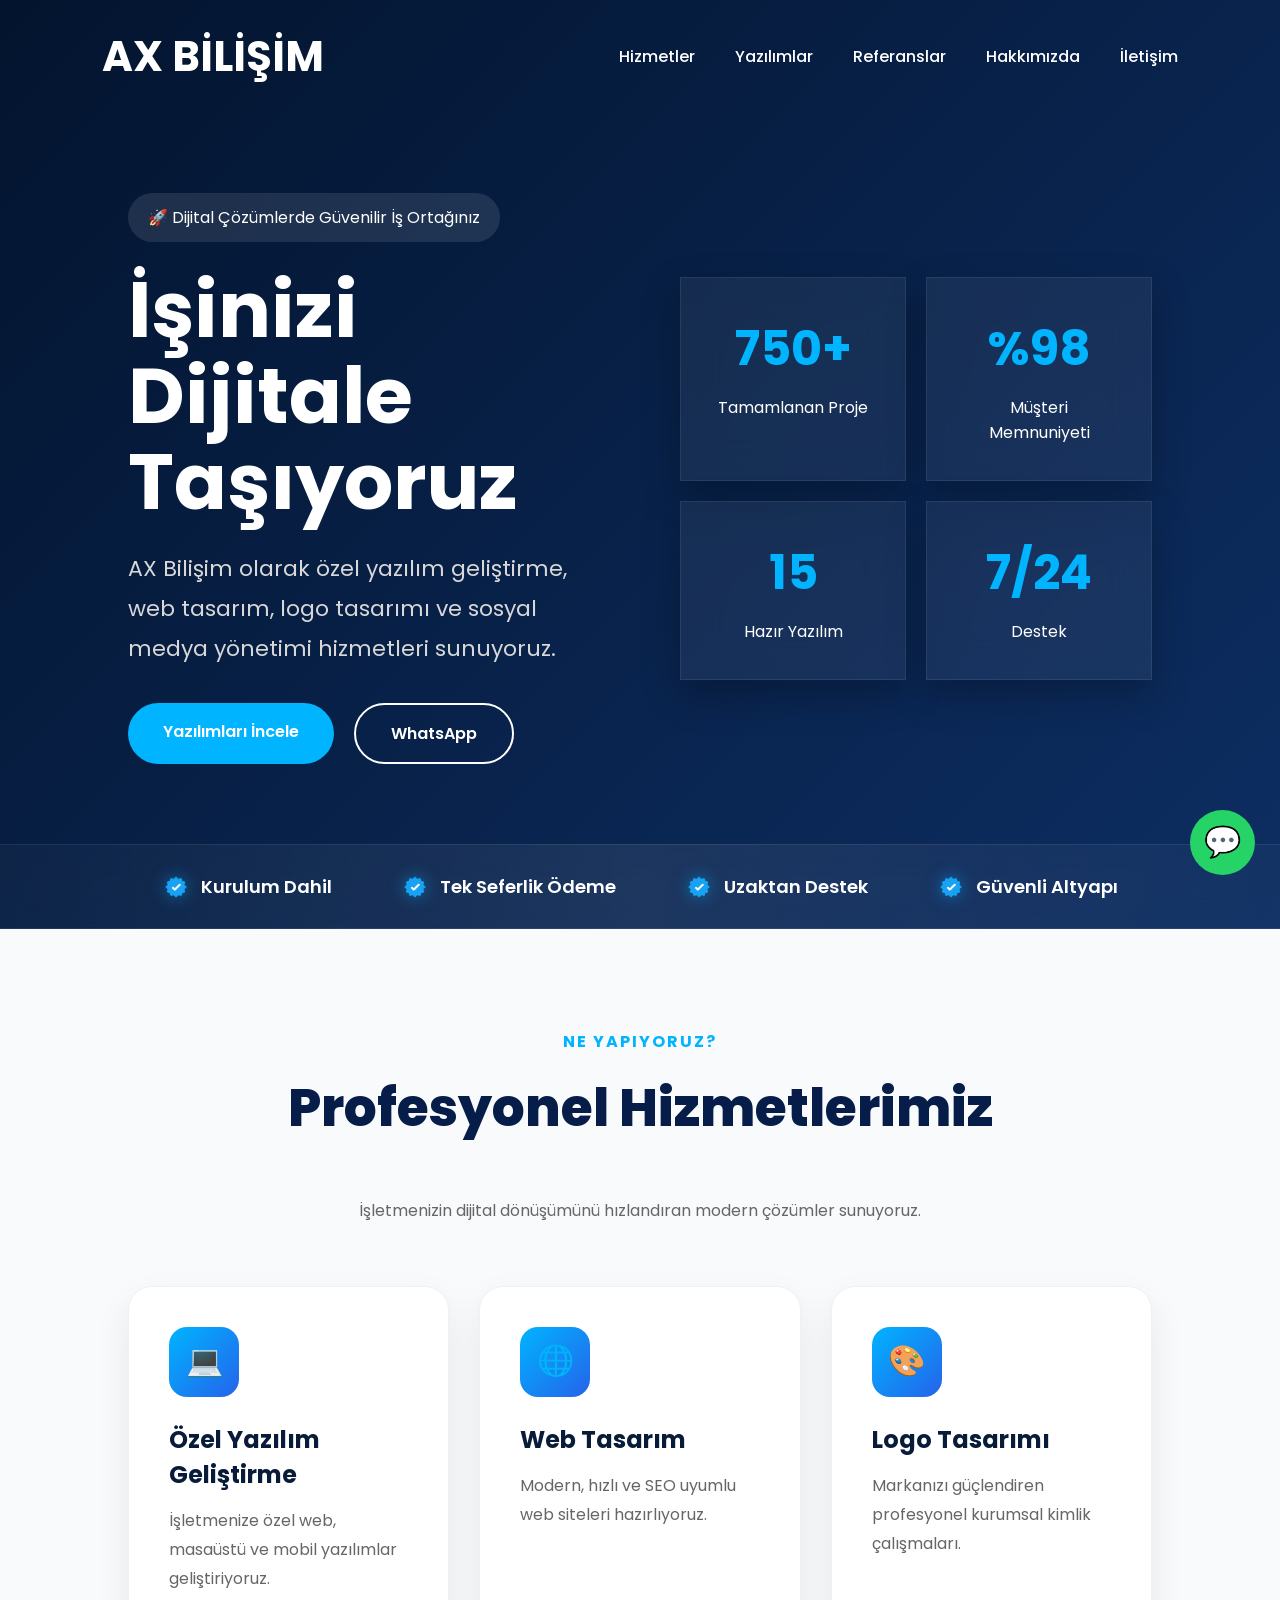
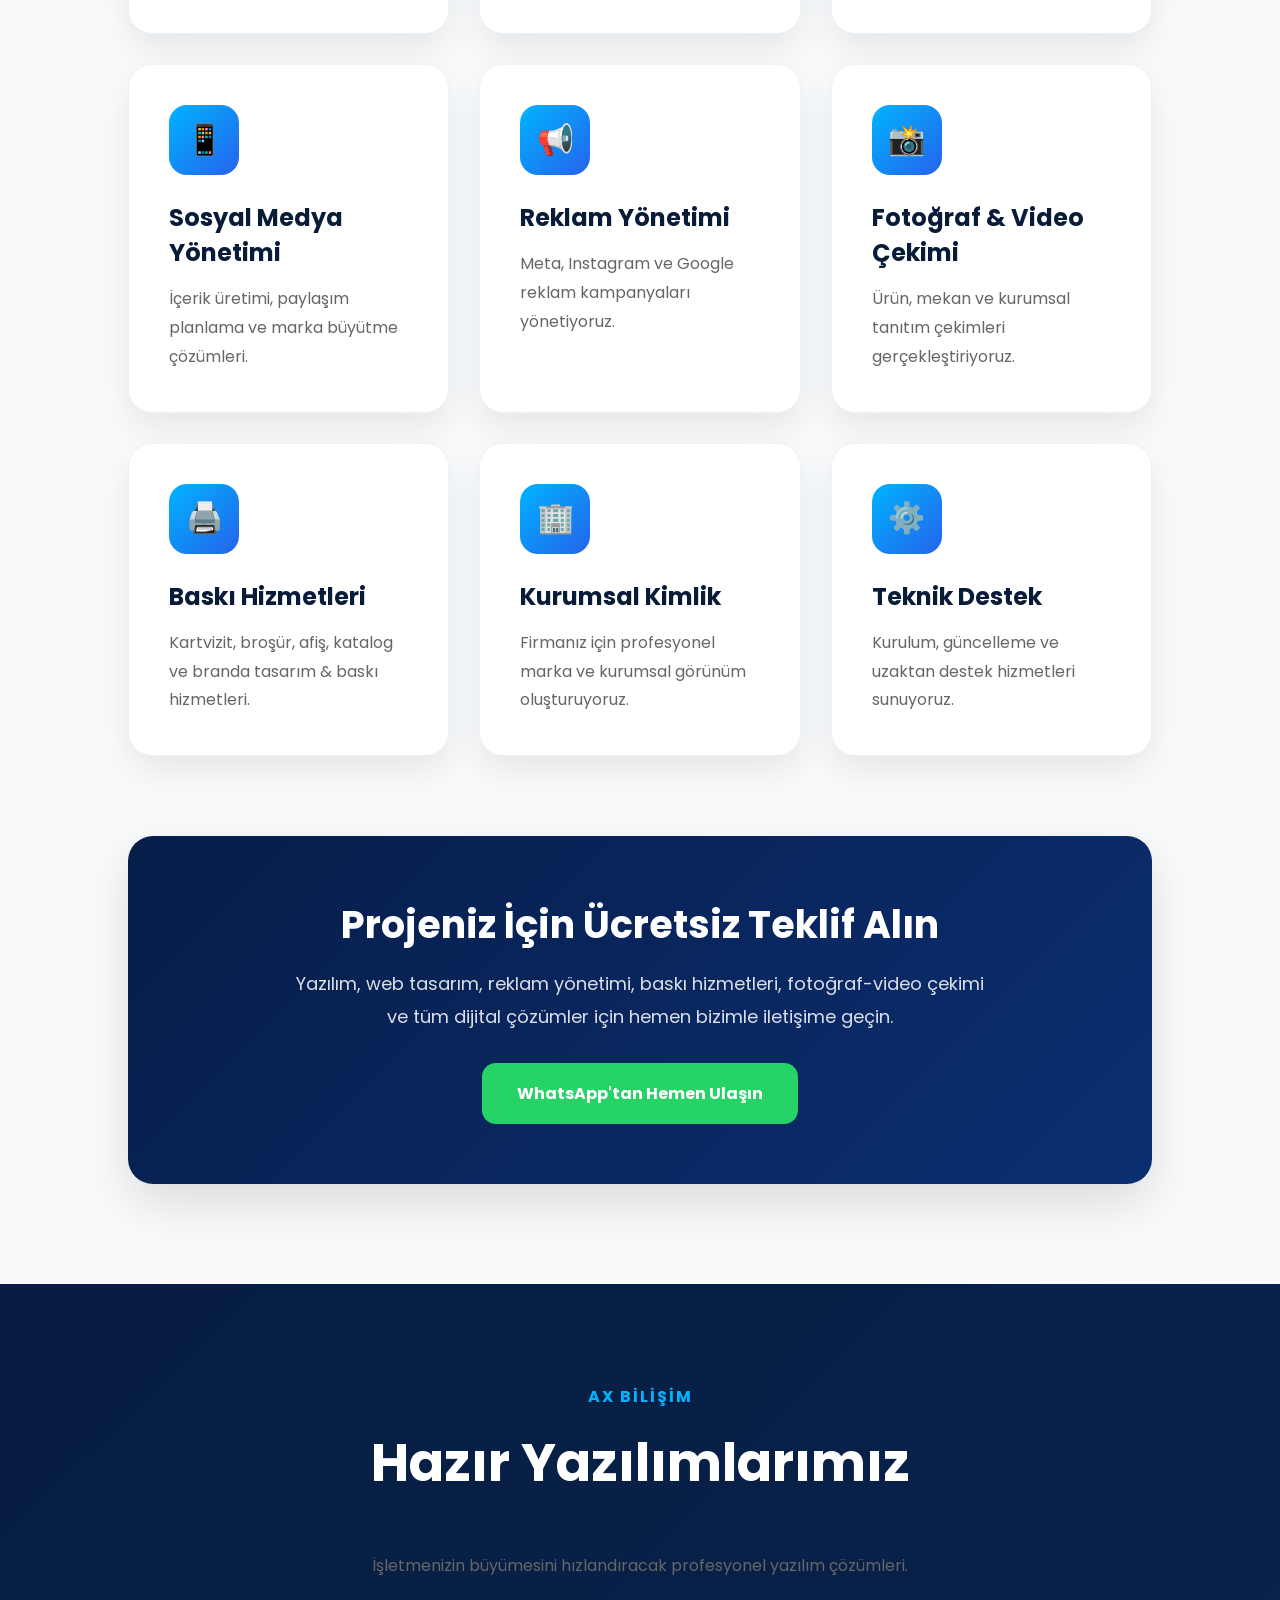
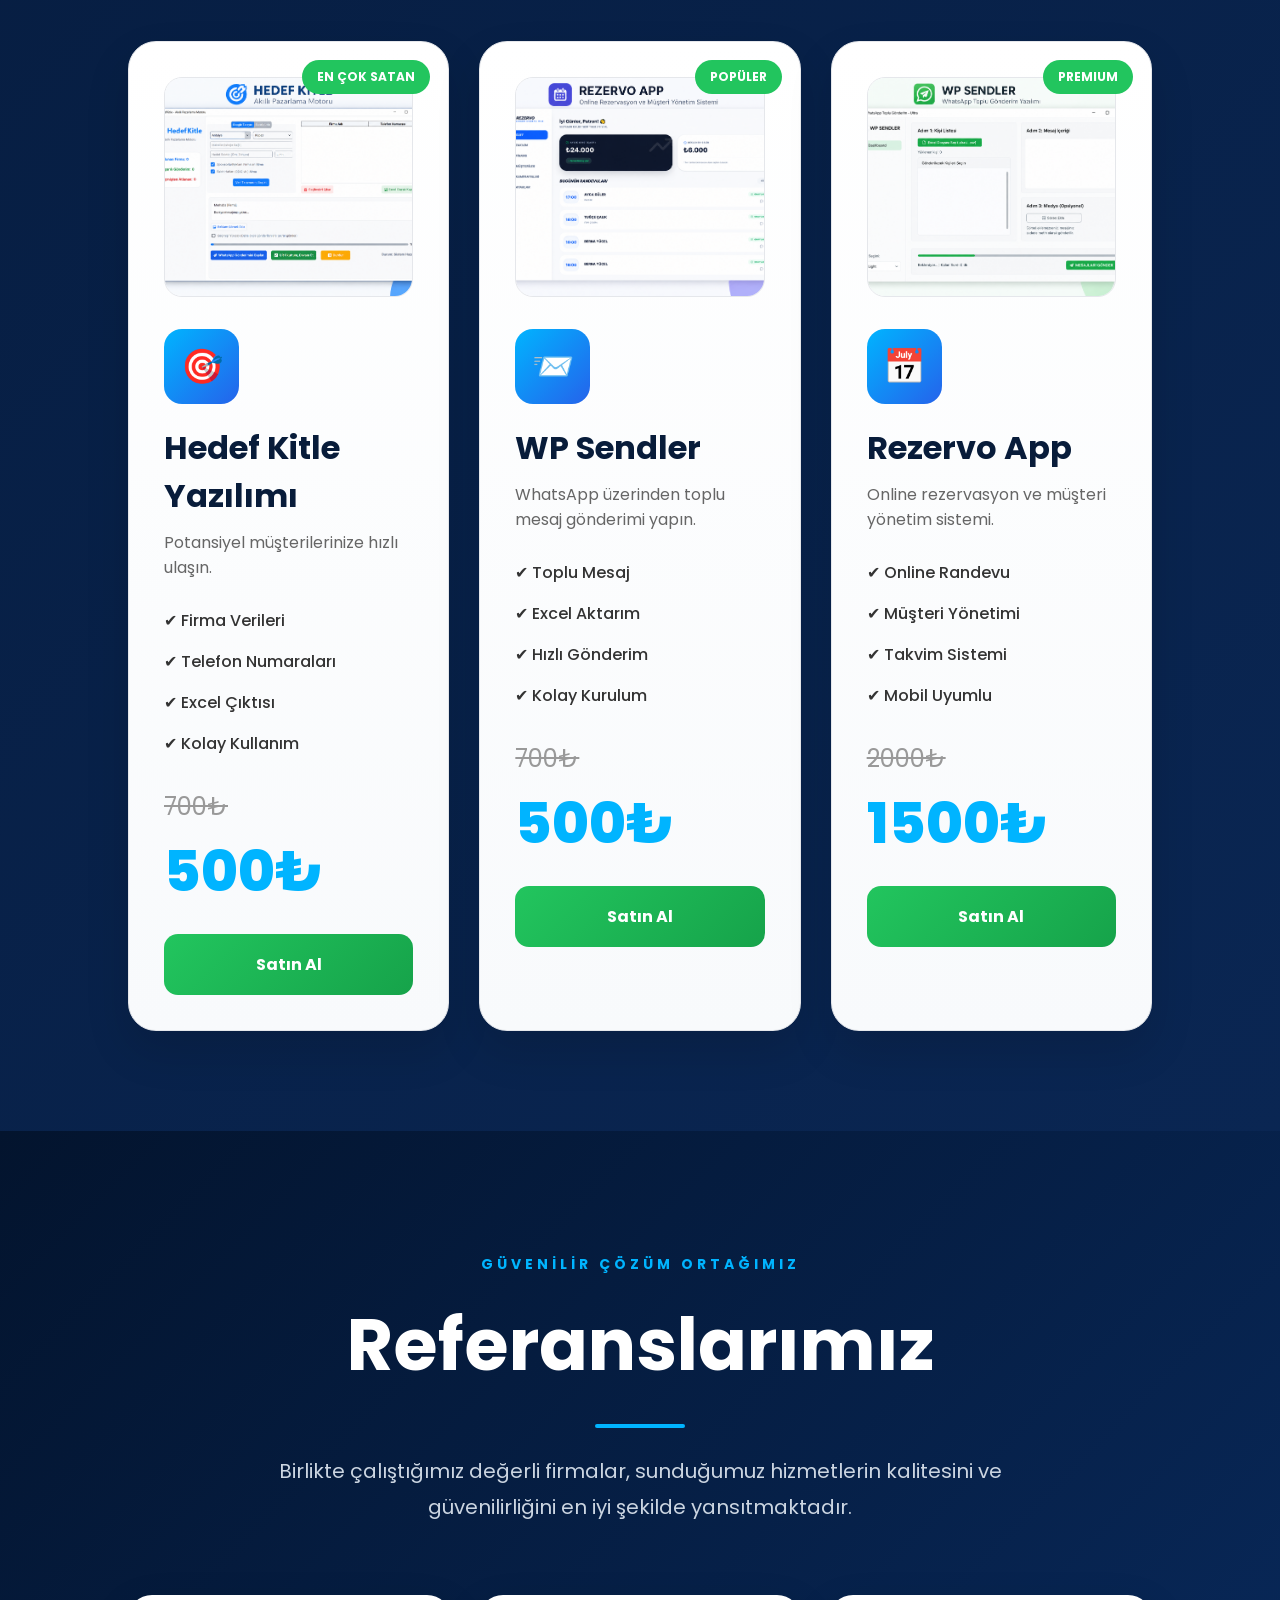
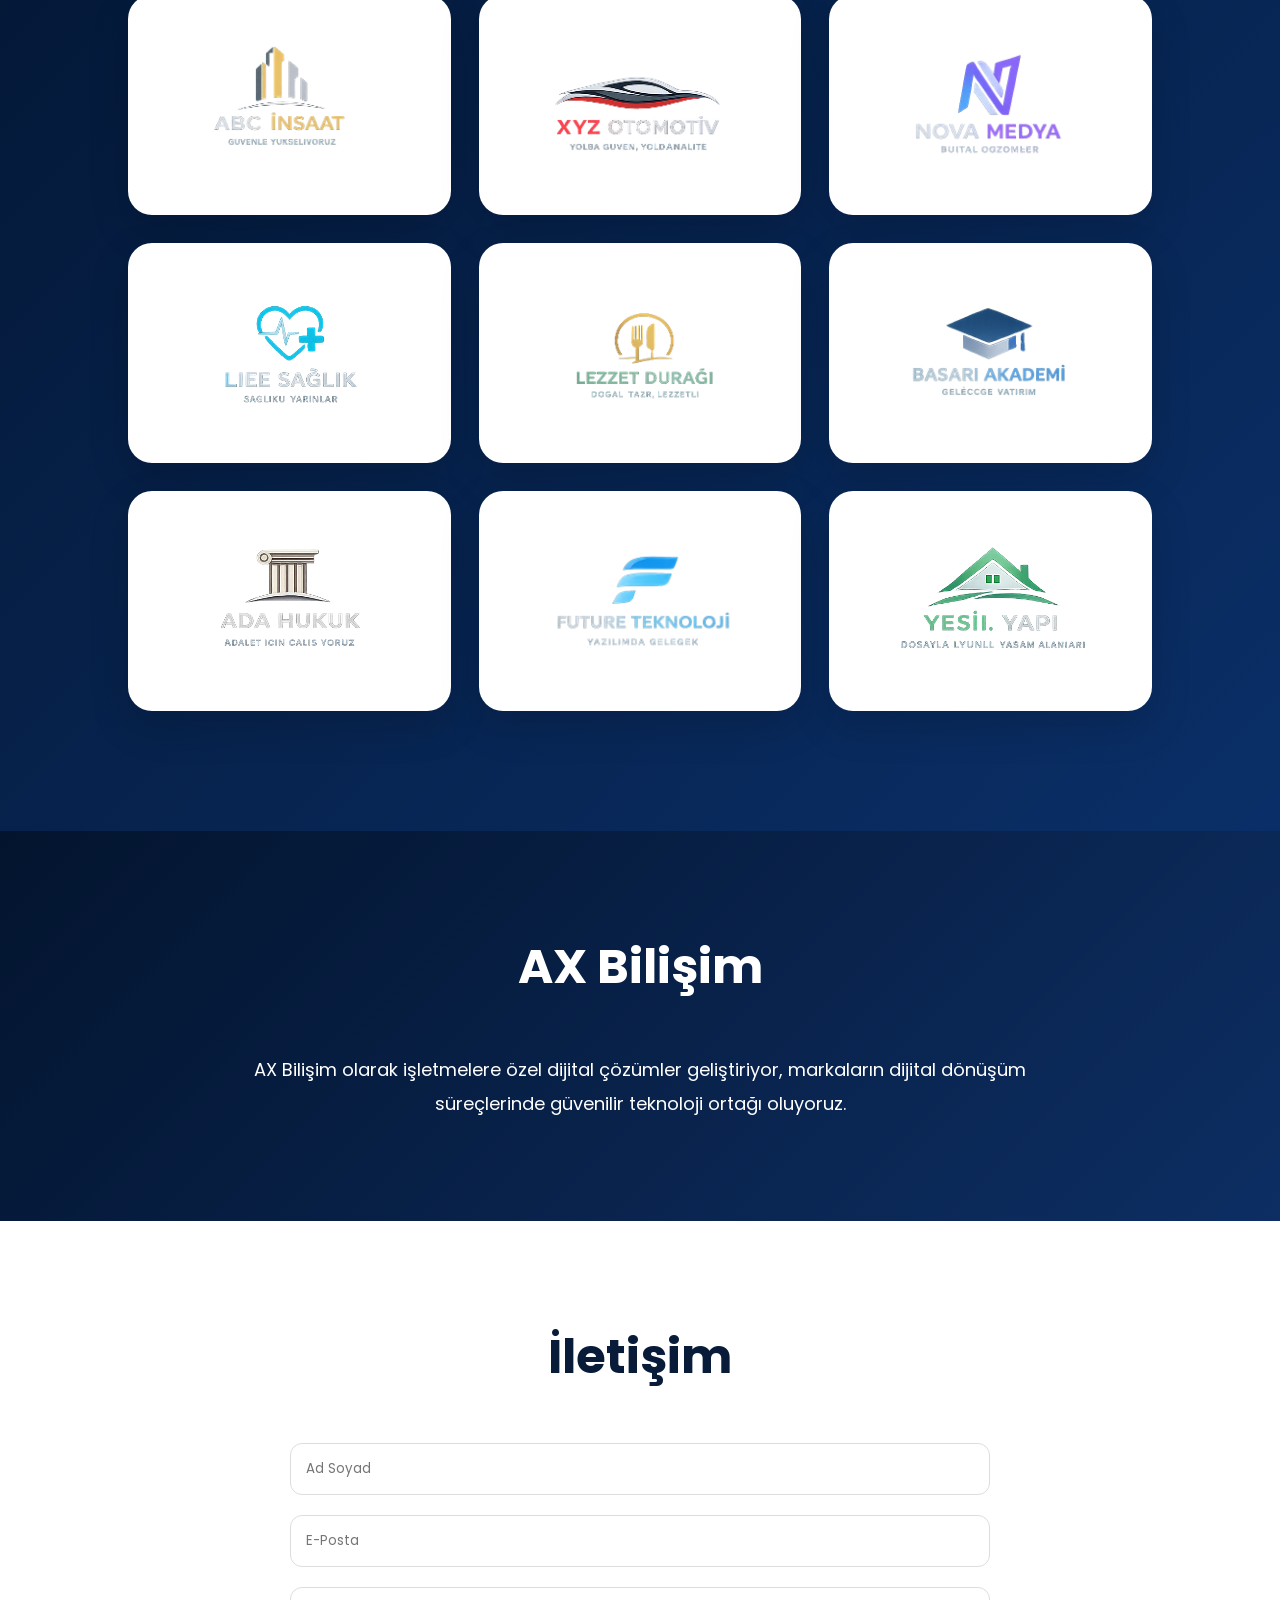
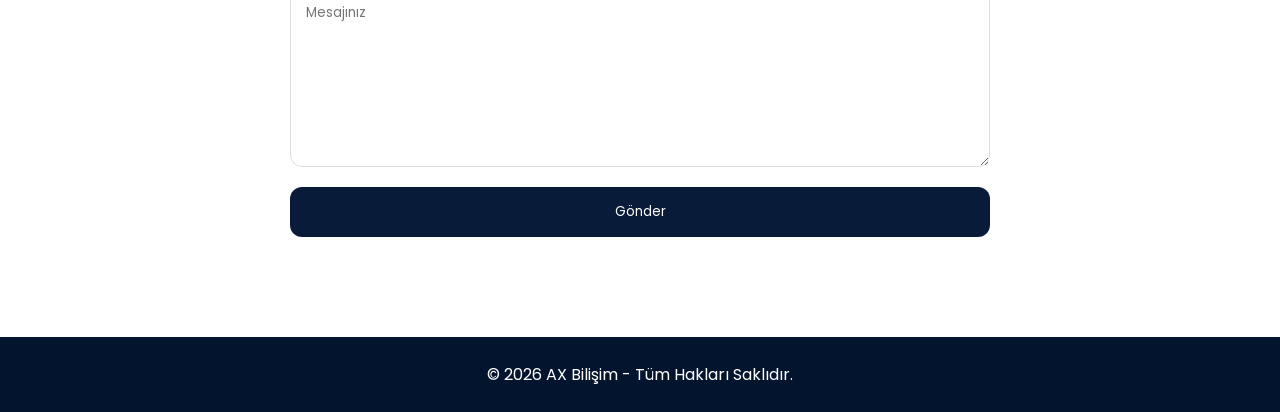
==== commit 589033c5: "Add files via upload" ====
--- a/index.html
+++ b/index.html
@@ -432,4 +432,4 @@
 </footer>
 
 </body>
-</html>
+</html>
--- a/style.css
+++ b/style.css
@@ -264,7 +264,7 @@
 .section-title h2{
     margin-top:15px;
     font-size:52px;
-    color:#161616;
+    
 }
 
 .section-title p{
@@ -835,3 +835,89 @@
     height:auto;
     display:block;
 }
+.services-title{
+
+    color:#071d49;
+
+    font-size:58px;
+
+    font-weight:800;
+
+}
+.services-cta{
+
+    margin-top:80px;
+
+    text-align:center;
+
+    background:linear-gradient(
+        135deg,
+        #071d49,
+        #0b2f72
+    );
+
+    padding:60px 40px;
+
+    border-radius:25px;
+
+    color:white;
+
+    box-shadow:
+    0 20px 50px rgba(0,0,0,.12);
+
+}
+
+.services-cta h3{
+
+    font-size:38px;
+
+    margin-bottom:15px;
+
+    font-weight:700;
+
+    color:white;
+
+}
+
+.services-cta p{
+
+    max-width:700px;
+
+    margin:0 auto 30px;
+
+    color:rgba(255,255,255,.85);
+
+    font-size:18px;
+
+    line-height:1.8;
+
+}
+
+.cta-whatsapp{
+
+    display:inline-block;
+
+    padding:18px 35px;
+
+    border-radius:14px;
+
+    background:#25D366;
+
+    color:white;
+
+    text-decoration:none;
+
+    font-weight:700;
+
+    transition:.3s;
+
+}
+
+.cta-whatsapp:hover{
+
+    transform:translateY(-4px);
+
+    box-shadow:
+    0 15px 35px rgba(37,211,102,.35);
+
+}
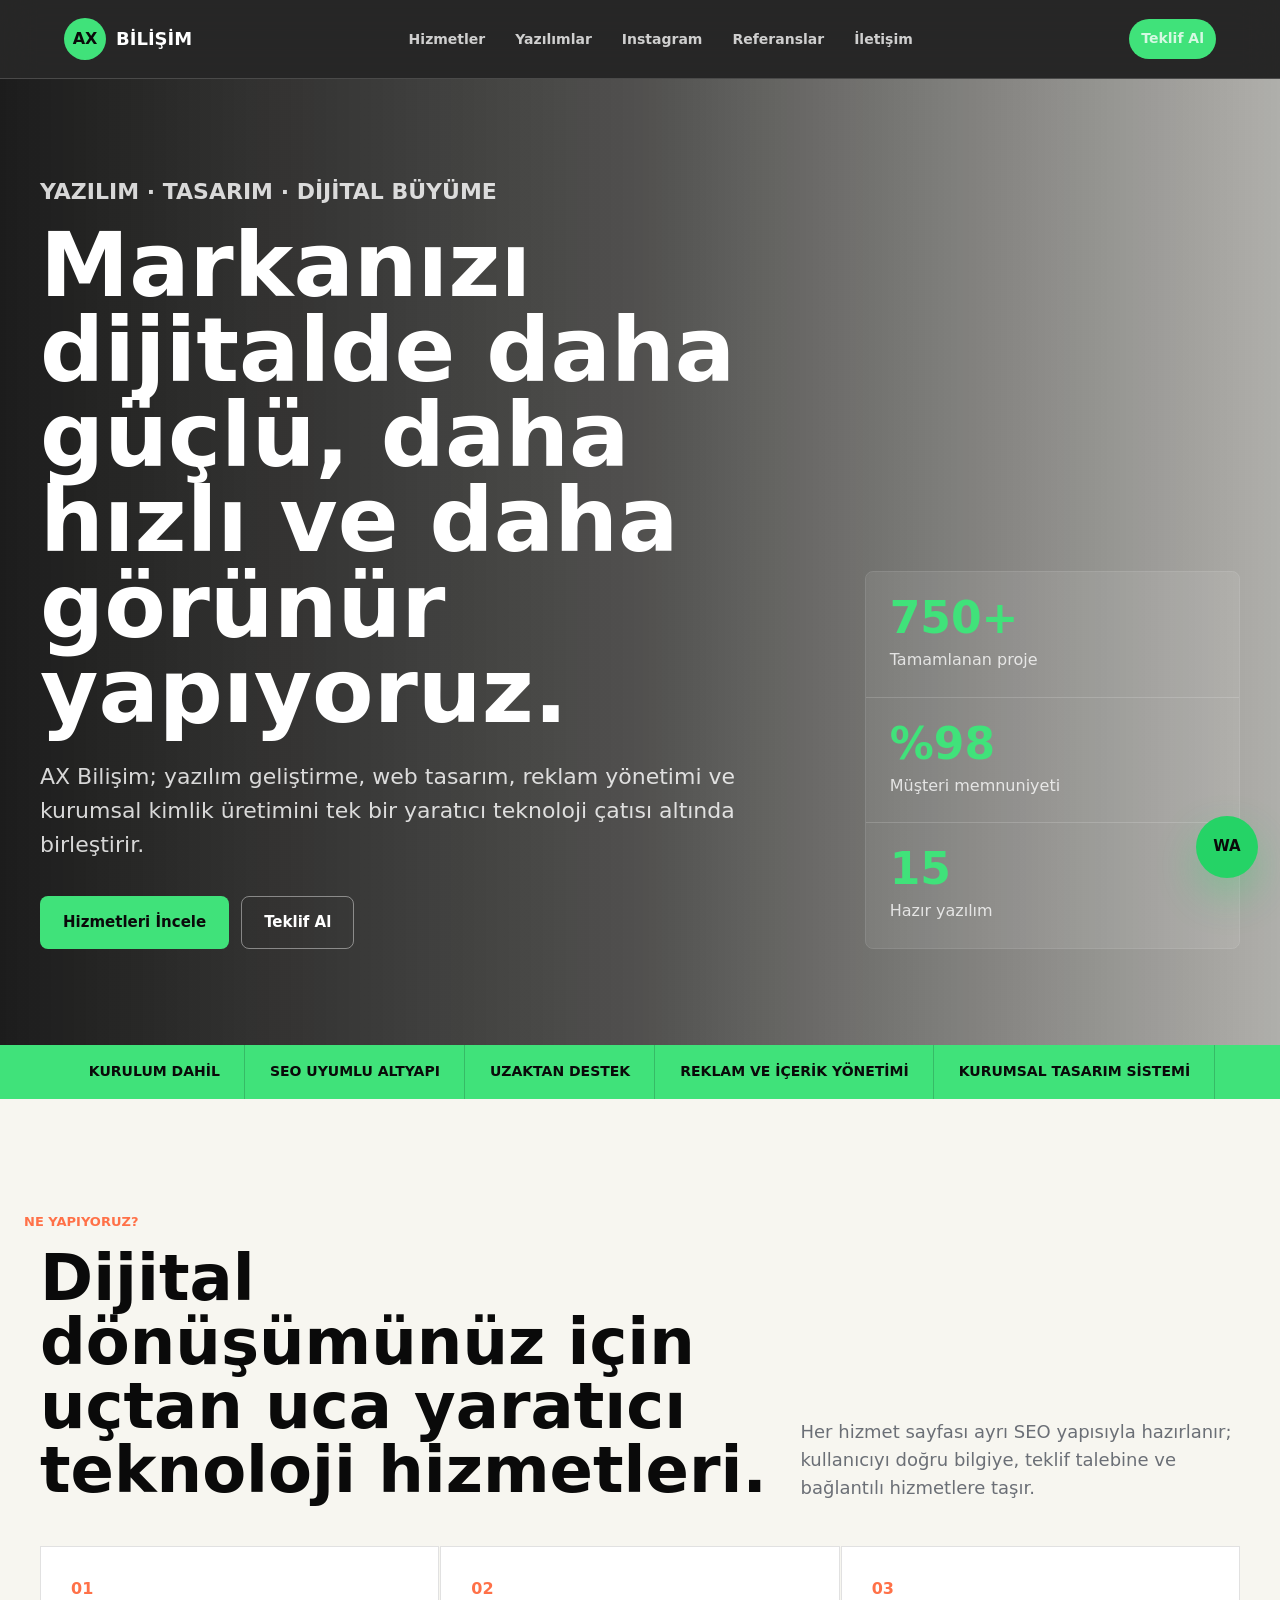
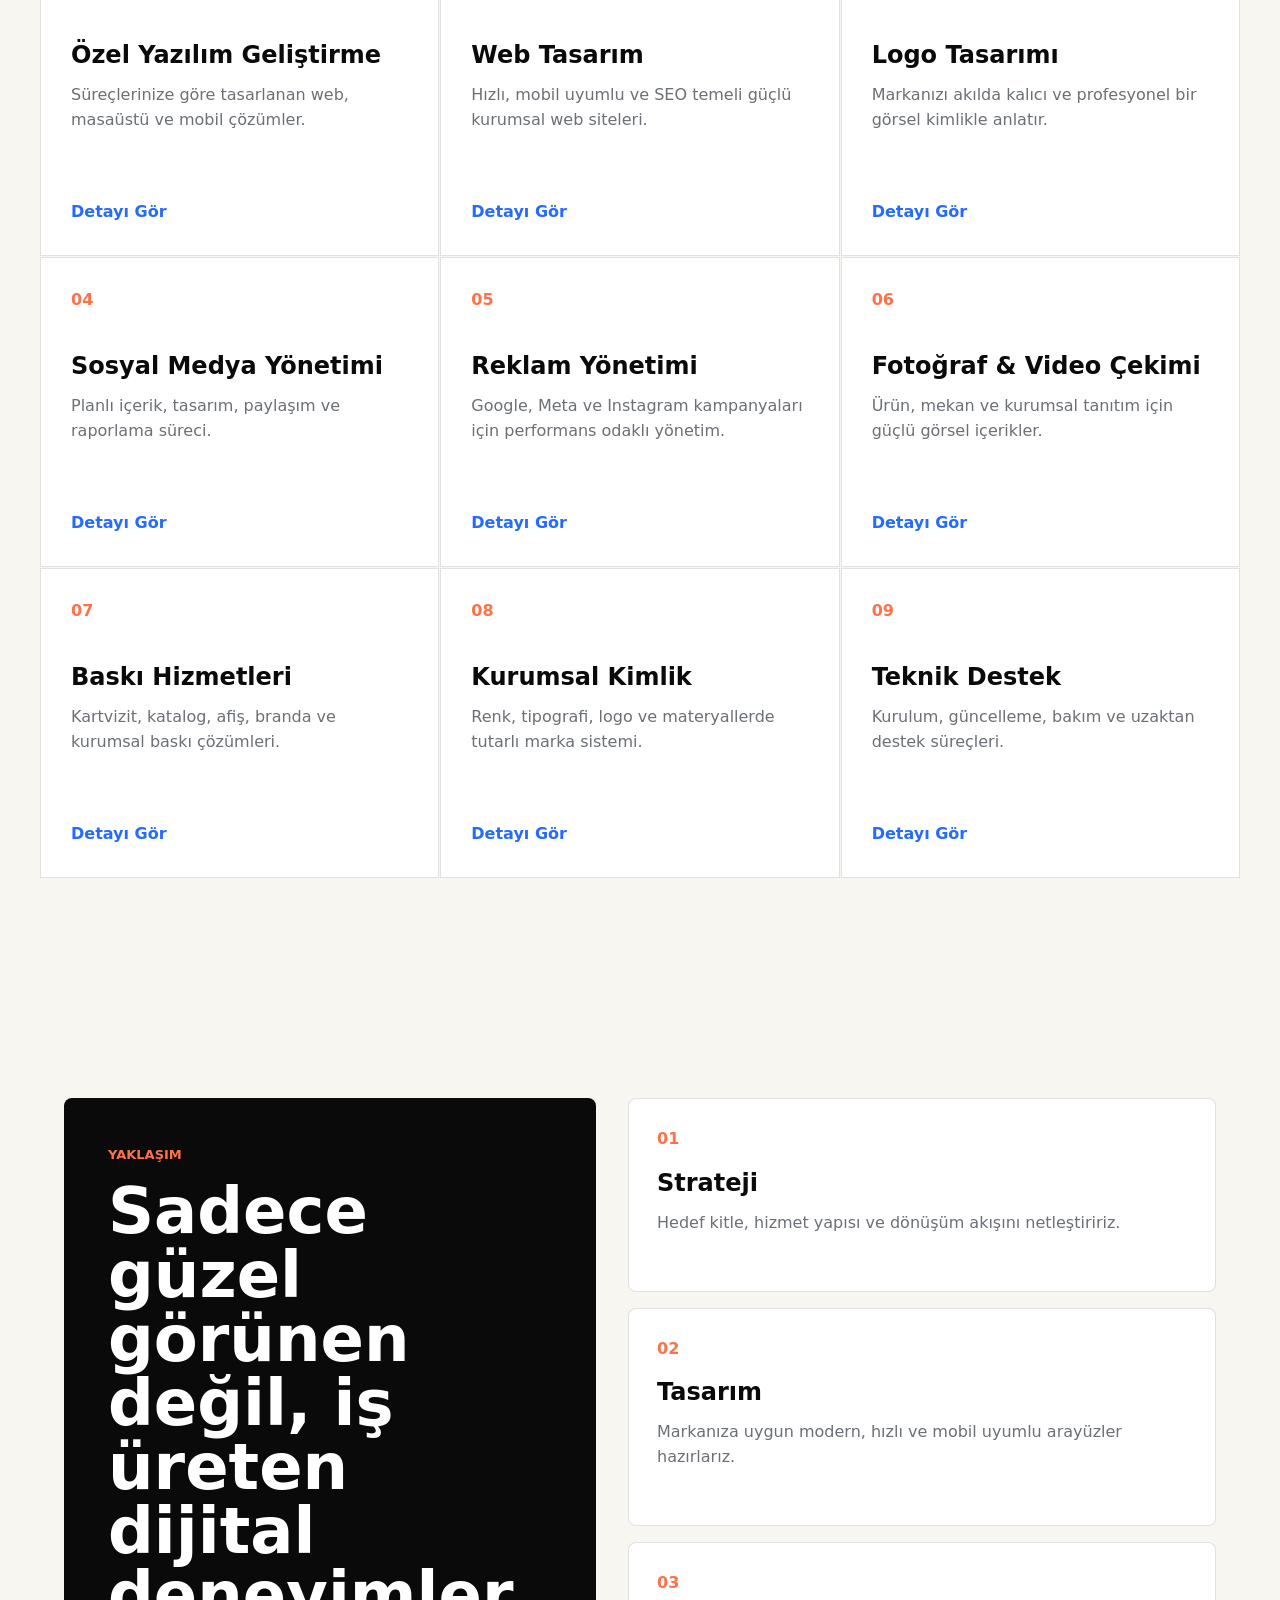
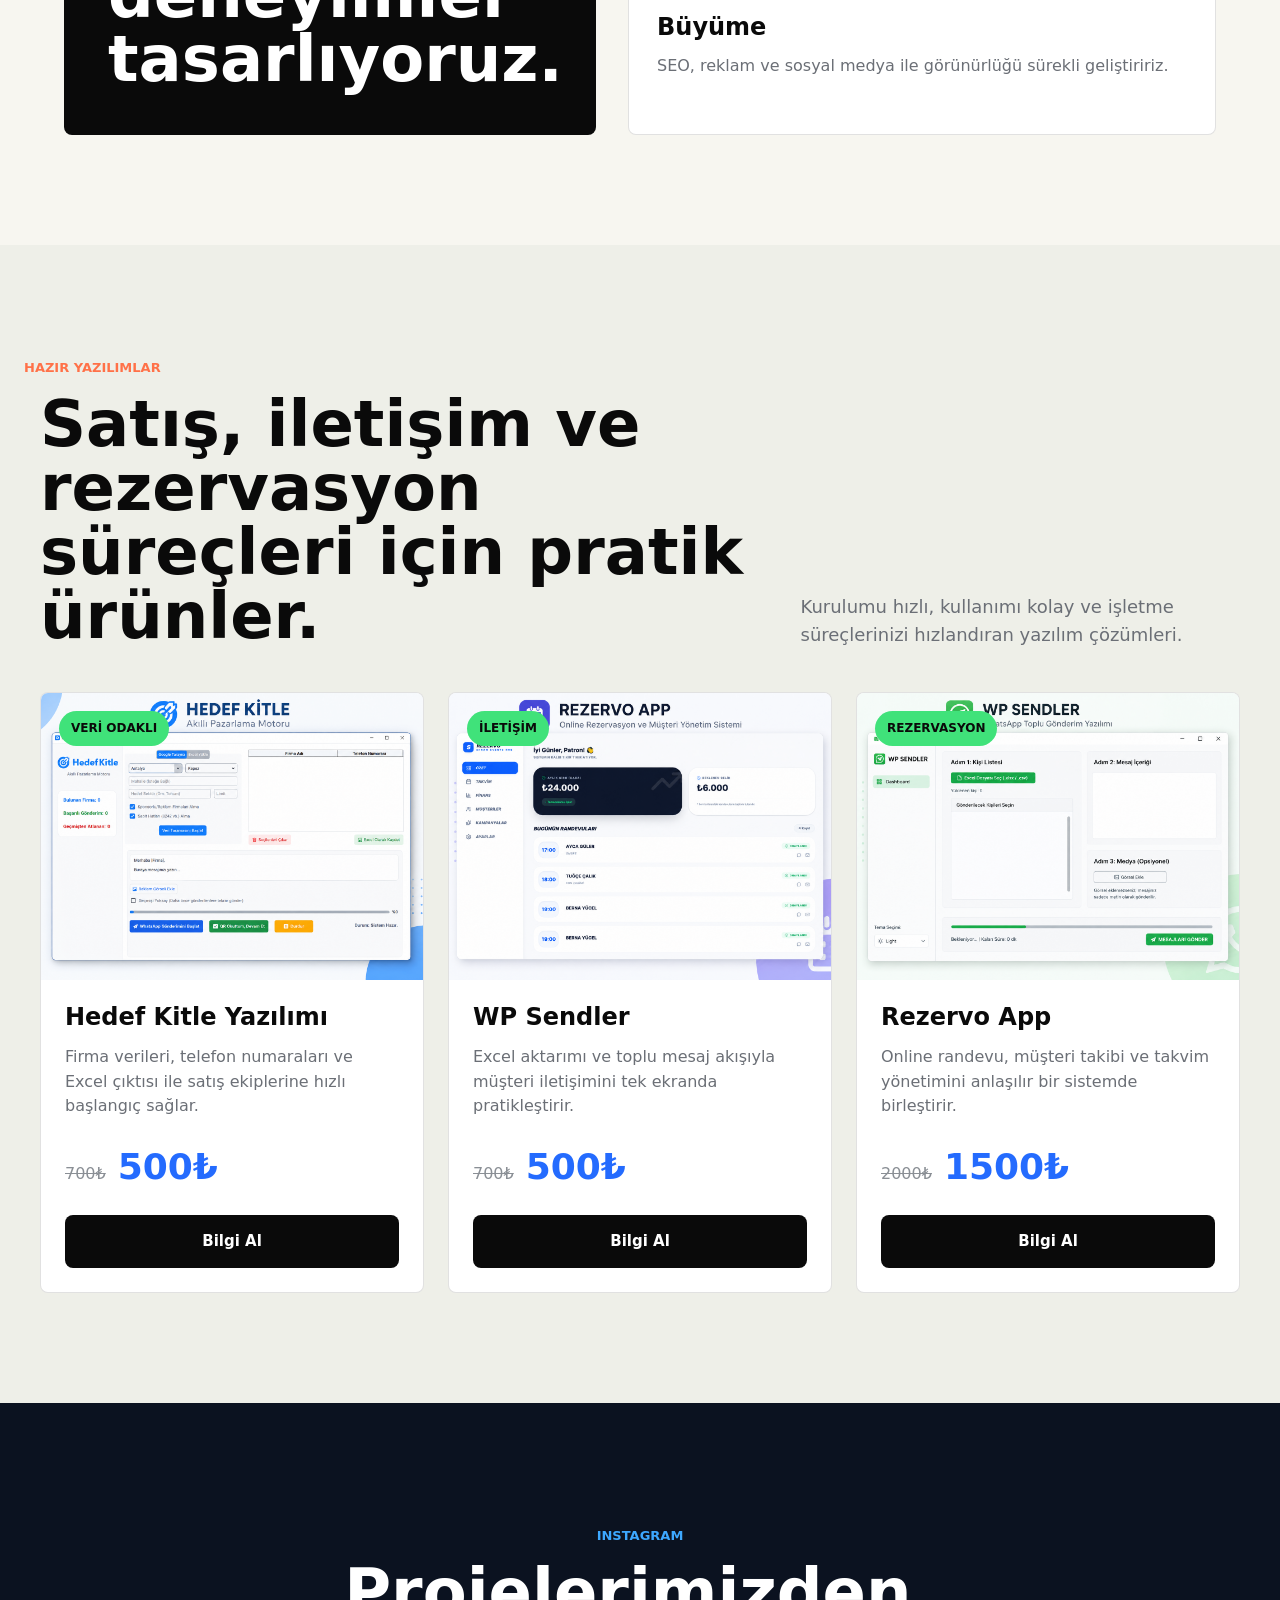
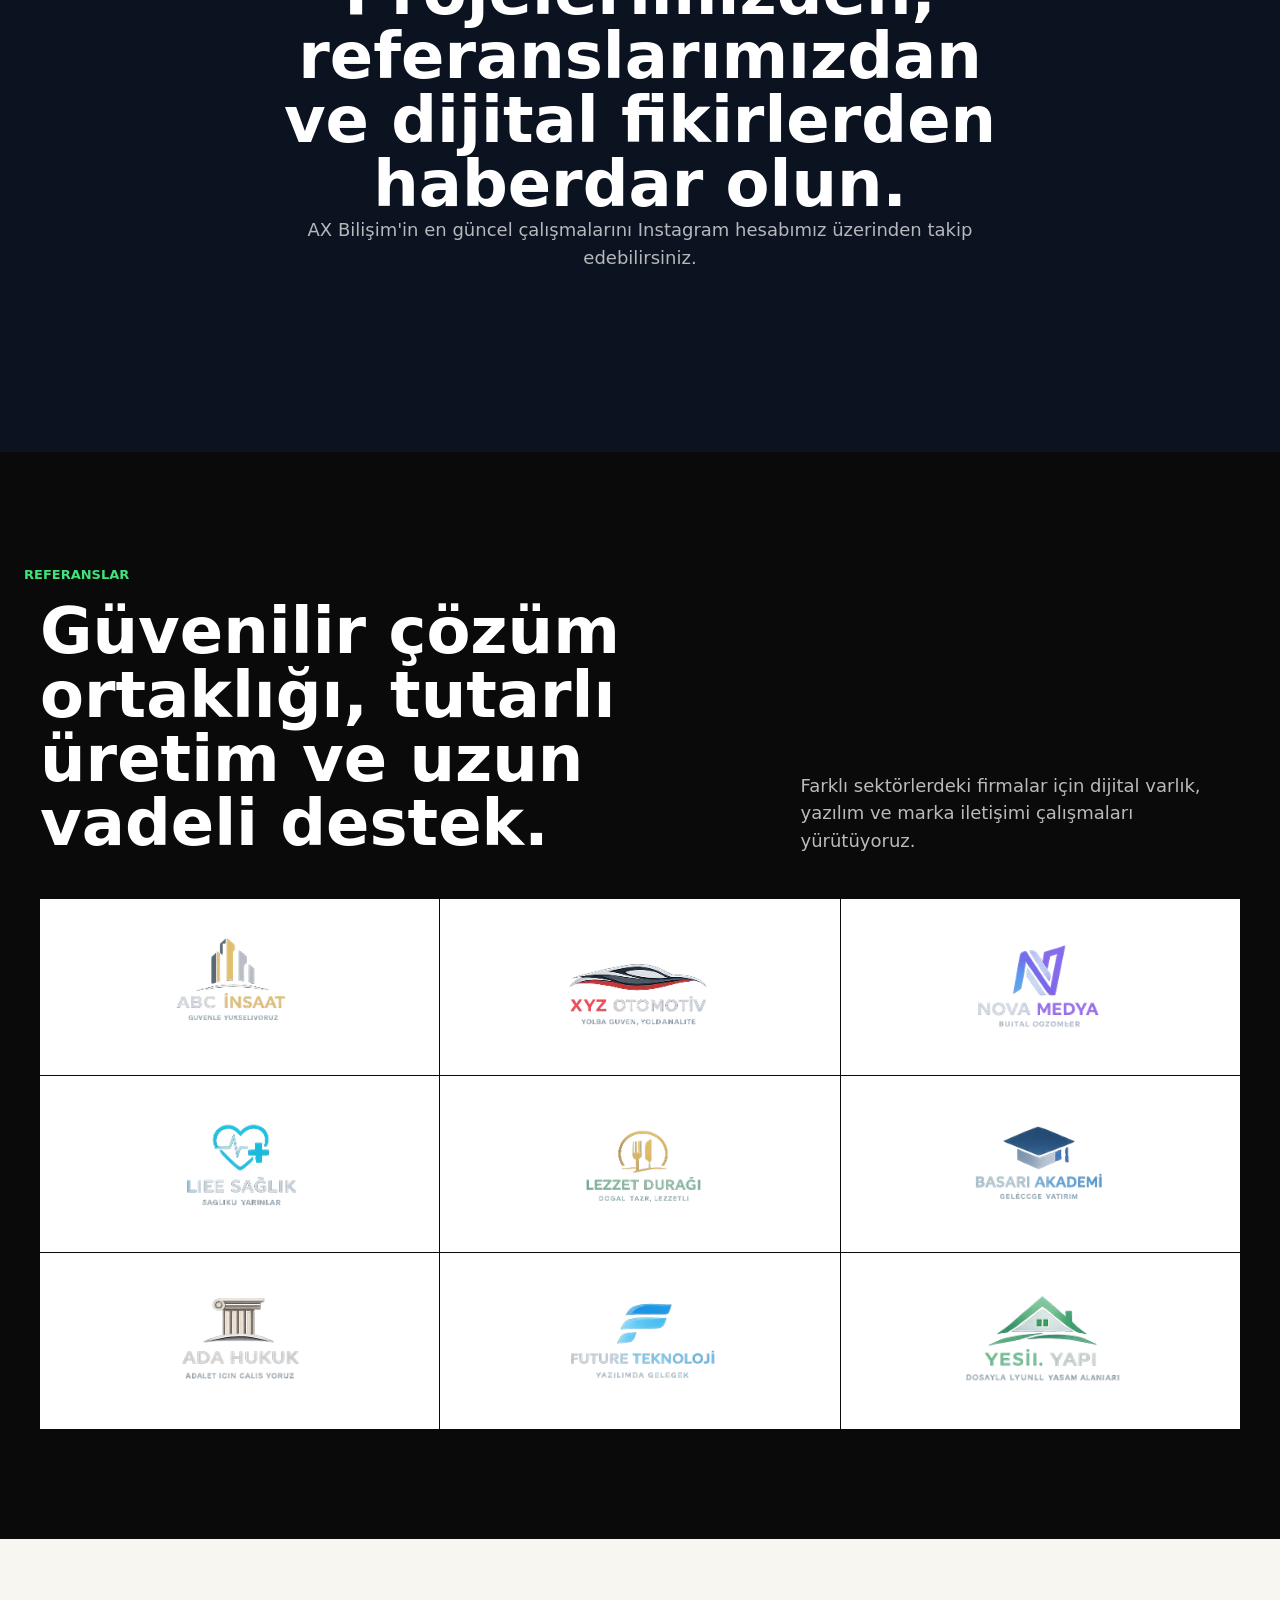
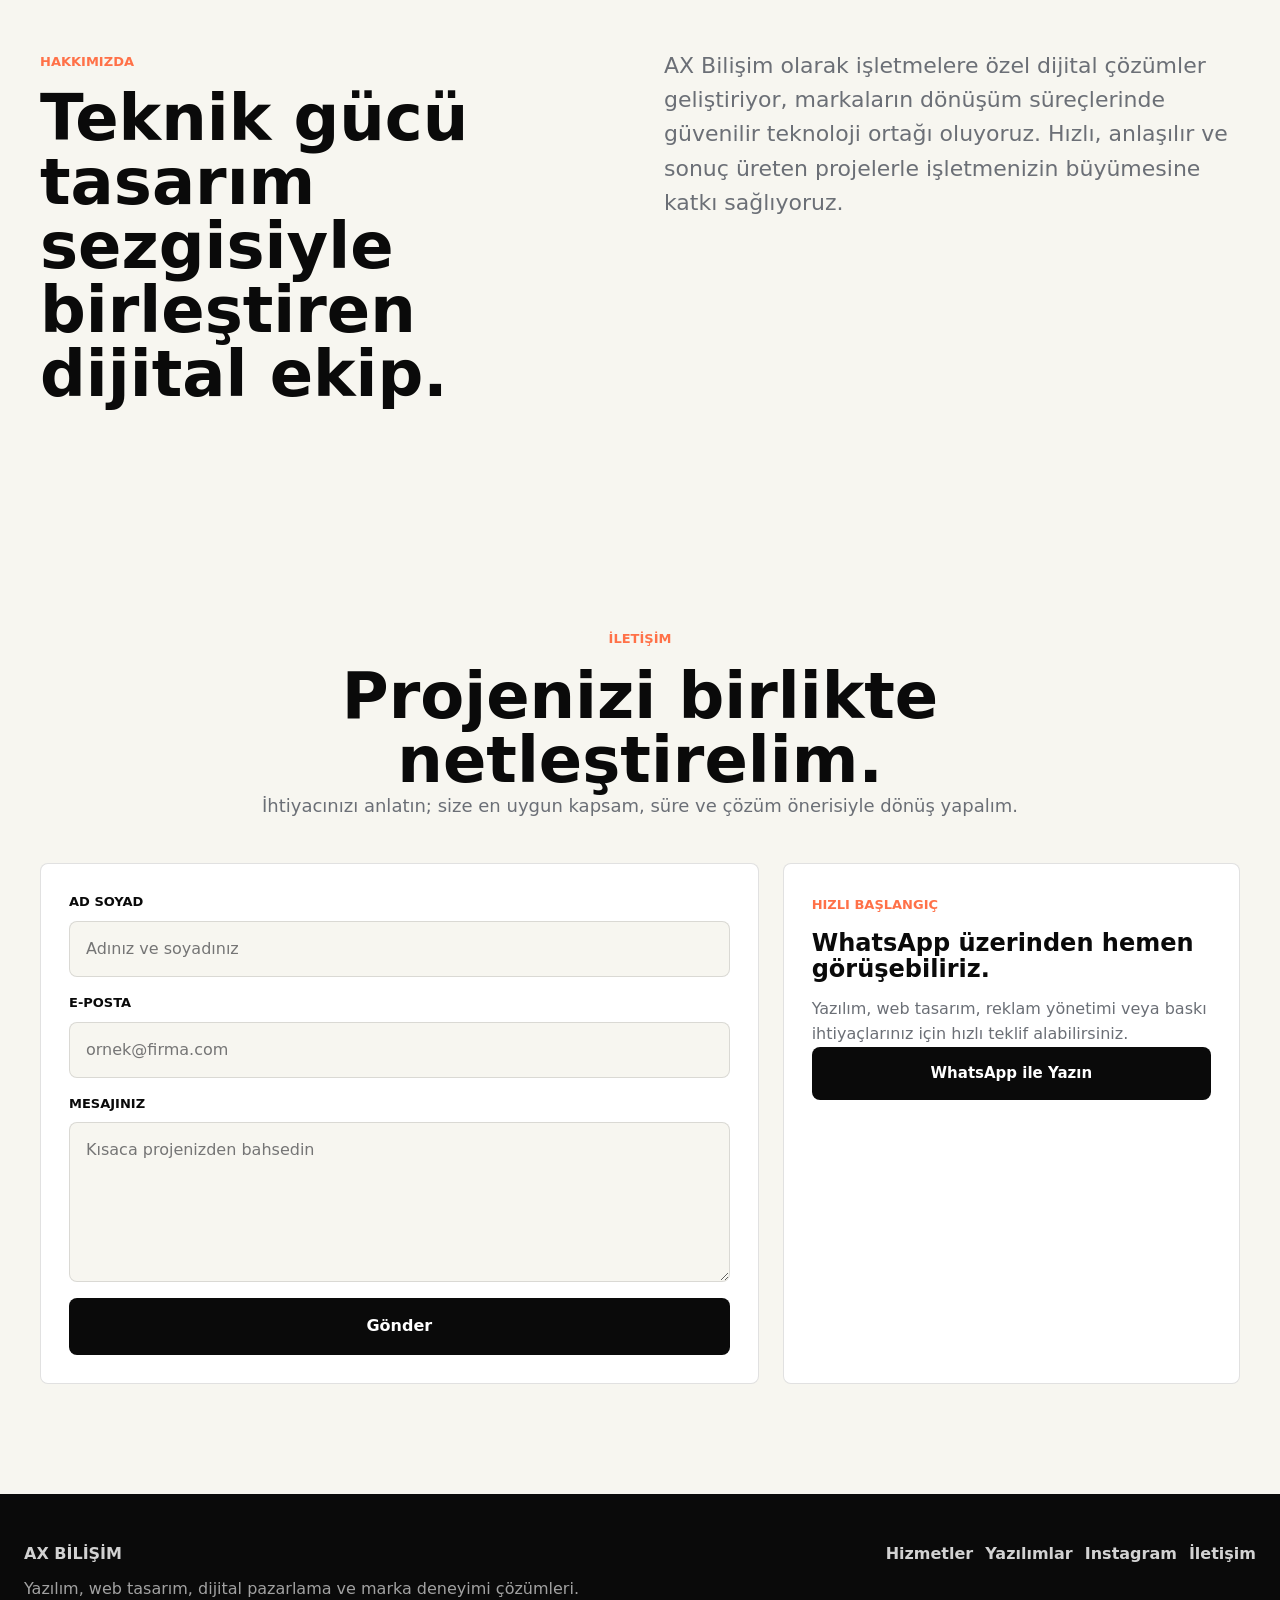
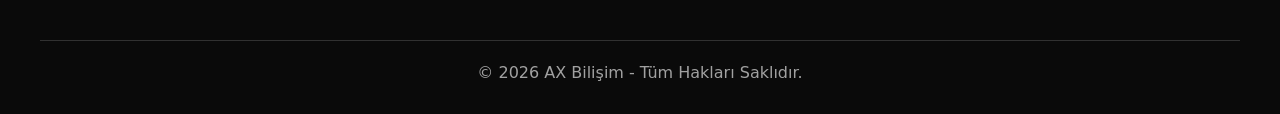
==== commit bddf81ab: "Add files via upload" ====
--- a/index.html
+++ b/index.html
@@ -1,435 +1,355 @@
-<!DOCTYPE html>
-<html lang="tr">
-<head>
-<meta charset="UTF-8">
-<meta name="viewport" content="width=device-width, initial-scale=1.0">
-<title>AX Bilişim | Yazılım ve Dijital Çözümler</title>
-
-<link rel="stylesheet" href="style.css">
-
-<link href="https://fonts.googleapis.com/css2?family=Poppins:wght@300;400;500;600;700&display=swap" rel="stylesheet">
-
-</head>
-<body>
-<a href="https://wa.me/16838502742?text=Merhaba%20AX%20Bilişim,%20bilgi%20almak%20istiyorum."
-   class="whatsapp-float"
-   target="_blank">
-    💬
-</a>
-<header>
-
-
-   <header>
-
-<nav>
-    <div class="logo">AX BİLİŞİM</div>
-
-    <ul>
-        <li><a href="#hizmetler">Hizmetler</a></li>
-        <li><a href="#urunler">Yazılımlar</a></li>
-        <li><a href="#referanslar">Referanslar</a></li>
-        <li><a href="#hakkimizda">Hakkımızda</a></li>
-        <li><a href="#iletisim">İletişim</a></li>
-    </ul>
-</nav>
-
-<section class="hero">
-
-    <div class="hero-left">
-
-        <span class="hero-badge">
-            🚀 Dijital Çözümlerde Güvenilir İş Ortağınız
-        </span>
-
-        <h1>
-            İşinizi Dijitale <br>
-            Taşıyoruz
-        </h1>
-
-        <p>
-            AX Bilişim olarak özel yazılım geliştirme,
-            web tasarım, logo tasarımı ve sosyal medya
-            yönetimi hizmetleri sunuyoruz.
-        </p>
-
-        <div class="hero-buttons">
-
-            <a href="#urunler" class="btn-primary">
-                Yazılımları İncele
-            </a>
-
-            <a href="https://wa.me/16838502742?text=Merhaba%20AX%20Bilişim,%20bilgi%20almak%20istiyorum."
-               class="btn-secondary">
-                WhatsApp
-            </a>
-
-        </div>
-
-    </div>
-
-    <div class="hero-right">
-
-        <div class="glass-card">
-            <h3>750+</h3>
-            <span>Tamamlanan Proje</span>
-        </div>
-
-        <div class="glass-card">
-            <h3>%98</h3>
-            <span>Müşteri Memnuniyeti</span>
-        </div>
-
-        <div class="glass-card">
-            <h3>15</h3>
-            <span>Hazır Yazılım</span>
-        </div>
-
-        <div class="glass-card">
-            <h3>7/24</h3>
-            <span>Destek</span>
-        </div>
-
-    </div>
-
-</section>
-
-<div class="trust-bar">
-
-    <div class="trust-item">
-        <img src="images/tik.png" alt="">
-        <span>Kurulum Dahil</span>
-    </div>
-
-    <div class="trust-item">
-        <img src="images/tik.png" alt="">
-        <span>Tek Seferlik Ödeme</span>
-    </div>
-
-    <div class="trust-item">
-        <img src="images/tik.png" alt="">
-        <span>Uzaktan Destek</span>
-    </div>
-
-    <div class="trust-item">
-        <img src="images/tik.png" alt="">
-        <span>Güvenli Altyapı</span>
-    </div>
-
-</div>
-</header>
-
-<section id="hizmetler">
-
-    <div class="section-title">
-        <span>NE YAPIYORUZ?</span>
-       <h2 class="services-title">
-    Profesyonel Hizmetlerimiz
-</h2>
-        <p>
-            İşletmenizin dijital dönüşümünü hızlandıran
-            modern çözümler sunuyoruz.
-        </p>
-    </div>
-
-    <div class="service-grid">
-
-    <div class="service-card">
-        <div class="service-icon">💻</div>
-        <h3>Özel Yazılım Geliştirme</h3>
-        <p>İşletmenize özel web, masaüstü ve mobil yazılımlar geliştiriyoruz.</p>
-    </div>
-
-    <div class="service-card">
-        <div class="service-icon">🌐</div>
-        <h3>Web Tasarım</h3>
-        <p>Modern, hızlı ve SEO uyumlu web siteleri hazırlıyoruz.</p>
-    </div>
-
-    <div class="service-card">
-        <div class="service-icon">🎨</div>
-        <h3>Logo Tasarımı</h3>
-        <p>Markanızı güçlendiren profesyonel kurumsal kimlik çalışmaları.</p>
-    </div>
-
-    <div class="service-card">
-        <div class="service-icon">📱</div>
-        <h3>Sosyal Medya Yönetimi</h3>
-        <p>İçerik üretimi, paylaşım planlama ve marka büyütme çözümleri.</p>
-    </div>
-
-    <div class="service-card">
-        <div class="service-icon">📢</div>
-        <h3>Reklam Yönetimi</h3>
-        <p>Meta, Instagram ve Google reklam kampanyaları yönetiyoruz.</p>
-    </div>
-
-    <div class="service-card">
-        <div class="service-icon">📸</div>
-        <h3>Fotoğraf & Video Çekimi</h3>
-        <p>Ürün, mekan ve kurumsal tanıtım çekimleri gerçekleştiriyoruz.</p>
-    </div>
-
-    <div class="service-card">
-        <div class="service-icon">🖨️</div>
-        <h3>Baskı Hizmetleri</h3>
-        <p>Kartvizit, broşür, afiş, katalog ve branda tasarım & baskı hizmetleri.</p>
-    </div>
-
-    <div class="service-card">
-        <div class="service-icon">🏢</div>
-        <h3>Kurumsal Kimlik</h3>
-        <p>Firmanız için profesyonel marka ve kurumsal görünüm oluşturuyoruz.</p>
-    </div>
-
-    <div class="service-card">
-        <div class="service-icon">⚙️</div>
-        <h3>Teknik Destek</h3>
-        <p>Kurulum, güncelleme ve uzaktan destek hizmetleri sunuyoruz.</p>
-    </div>
-
-</div>
-
-<div class="services-cta">
-
-    <h3>Projeniz İçin Ücretsiz Teklif Alın</h3>
-
-    <p>
-        Yazılım, web tasarım, reklam yönetimi, baskı hizmetleri,
-        fotoğraf-video çekimi ve tüm dijital çözümler için hemen bizimle iletişime geçin.
-    </p>
-
-    <a href="https://wa.me/16838502742?text=Merhaba%20AX%20Bilişim,%20hizmetleriniz%20hakkında%20bilgi%20almak%20istiyorum."
-       target="_blank"
-       class="cta-whatsapp">
-
-        WhatsApp'tan Hemen Ulaşın
-
-    </a>
-
-</div>
-
-</section>
-
-<section id="urunler">
-
-    <div class="section-title">
-
-        <span>AX BİLİŞİM</span>
-
-        <h2 class="products-title">
-    Hazır Yazılımlarımız
-</h2>
-
-        <p>
-            İşletmenizin büyümesini hızlandıracak profesyonel yazılım çözümleri.
-        </p>
-
-    </div>
-
-    <div class="cards">
-
-        <!-- Hedef Kitle -->
-
-        <div class="product-card">
-<img src="images/hedefkitle.png"
-     class="product-image"
-     alt="Hedef Kitle Yazılımı">
-            <div class="product-badge">
-                EN ÇOK SATAN
-            </div>
-
-            <div class="product-icon">
-                🎯
-            </div>
-
-            <h3>Hedef Kitle Yazılımı</h3>
-
-            <p class="product-desc">
-                Potansiyel müşterilerinize hızlı ulaşın.
-            </p>
-
-            <ul class="product-features">
-                <li>✔ Firma Verileri</li>
-                <li>✔ Telefon Numaraları</li>
-                <li>✔ Excel Çıktısı</li>
-                <li>✔ Kolay Kullanım</li>
-            </ul>
-
-            <div class="old-price">700₺</div>
-
-            <div class="price">500₺</div>
-
-            <a href="https://wa.me/16838502742?text=Merhaba%20AX%20Bilişim,%20Hedef%20Kitle%20Yazılımı%20satın%20almak%20istiyorum."
-               class="buy-btn">
-               Satın Al
-            </a>
-
-        </div>
-
-        <!-- WP SENDLER -->
-
-        <div class="product-card">
-<img src="images/wpsendler.png"
-     class="product-image"
-     alt="WP Sendler">
-            <div class="product-badge">
-                POPÜLER
-            </div>
-
-            <div class="product-icon">
-                📨
-            </div>
-
-            <h3>WP Sendler</h3>
-
-            <p class="product-desc">
-                WhatsApp üzerinden toplu mesaj gönderimi yapın.
-            </p>
-
-            <ul class="product-features">
-                <li>✔ Toplu Mesaj</li>
-                <li>✔ Excel Aktarım</li>
-                <li>✔ Hızlı Gönderim</li>
-                <li>✔ Kolay Kurulum</li>
-            </ul>
-
-            <div class="old-price">700₺</div>
-
-            <div class="price">500₺</div>
-
-            <a href="https://wa.me/16838502742?text=Merhaba%20AX%20Bilişim,%20WP%20Sendler%20satın%20almak%20istiyorum."
-               class="buy-btn">
-               Satın Al
-            </a>
-
-        </div>
-
-        <!-- REZERVO -->
-
-        <div class="product-card">
-<img src="images/rezervo.png"
-     class="product-image"
-     alt="Rezervo App">
-            <div class="product-badge">
-                PREMIUM
-            </div>
-
-            <div class="product-icon">
-                📅
-            </div>
-
-            <h3>Rezervo App</h3>
-
-            <p class="product-desc">
-                Online rezervasyon ve müşteri yönetim sistemi.
-            </p>
-
-            <ul class="product-features">
-                <li>✔ Online Randevu</li>
-                <li>✔ Müşteri Yönetimi</li>
-                <li>✔ Takvim Sistemi</li>
-                <li>✔ Mobil Uyumlu</li>
-            </ul>
-
-            <div class="old-price">2000₺</div>
-
-            <div class="price">1500₺</div>
-
-            <a href="https://wa.me/16838502742?text=Merhaba%20AX%20Bilişim,%20Rezervo%20App%20satın%20almak%20istiyorum."
-               class="buy-btn">
-               Satın Al
-            </a>
-
-        </div>
-
-    </div>
-
-</section>
-
-<section id="referanslar">
-
-    <div class="ref-header">
-
-        <span>GÜVENİLİR ÇÖZÜM ORTAĞIMIZ</span>
-
-        <h2>Referanslarımız</h2>
-
-        <div class="line"></div>
-
-        <p>
-            Birlikte çalıştığımız değerli firmalar,
-            sunduğumuz hizmetlerin kalitesini ve
-            güvenilirliğini en iyi şekilde yansıtmaktadır.
-        </p>
-
-    </div>
-
-    <div class="ref-grid">
-
-        <div class="ref-card">
-            <img src="images/abc-insaat.png">
-        </div>
-
-        <div class="ref-card">
-            <img src="images/xyz-otomotiv.png">
-        </div>
-
-        <div class="ref-card">
-            <img src="images/nova-medya.png">
-        </div>
-
-        <div class="ref-card">
-            <img src="images/life-saglik.png">
-        </div>
-
-        <div class="ref-card">
-            <img src="images/lezzet-duragi.png">
-        </div>
-
-        <div class="ref-card">
-            <img src="images/basari-akademi.png">
-        </div>
-
-        <div class="ref-card">
-            <img src="images/ada-hukuk.png">
-        </div>
-
-        <div class="ref-card">
-            <img src="images/future-teknoloji.png">
-        </div>
-
-        <div class="ref-card">
-            <img src="images/yesil-yapi.png">
-        </div>
-
-    </div>
-
-</section>
-<section id="hakkimizda" class="dark">
-    <h2>AX Bilişim</h2>
-
-    <p>
-        AX Bilişim olarak işletmelere özel dijital çözümler
-        geliştiriyor, markaların dijital dönüşüm süreçlerinde
-        güvenilir teknoloji ortağı oluyoruz.
-    </p>
-</section>
-
-<section id="iletisim">
-    <h2>İletişim</h2>
-
-    <form>
-        <input type="text" placeholder="Ad Soyad">
-        <input type="email" placeholder="E-Posta">
-        <textarea placeholder="Mesajınız"></textarea>
-
-        <button>Gönder</button>
-    </form>
-</section>
-
-<footer>
-    <p>© 2026 AX Bilişim - Tüm Hakları Saklıdır.</p>
-</footer>
-
-</body>
+<!DOCTYPE html>
+<html lang="tr">
+<head>
+  <meta charset="UTF-8">
+  <meta name="viewport" content="width=device-width, initial-scale=1.0">
+  <title>AX Bilişim | Modern Yazılım, Web Tasarım ve Dijital Çözümler</title>
+  <meta name="description" content="AX Bilişim; özel yazılım, web tasarım, sosyal medya, reklam yönetimi, kurumsal kimlik, fotoğraf-video ve baskı hizmetleri sunar.">
+  <meta name="robots" content="index, follow">
+  <meta name="author" content="AX Bilişim">
+  <meta name="theme-color" content="#0a0a0a">
+  <link rel="canonical" href="index.html">
+  <meta property="og:locale" content="tr_TR">
+  <meta property="og:type" content="website">
+  <meta property="og:title" content="AX Bilişim | Modern Yazılım, Web Tasarım ve Dijital Çözümler">
+  <meta property="og:description" content="Markanızı dijitalde büyüten yazılım, web tasarım, reklam ve kurumsal kimlik çözümleri.">
+  <meta property="og:site_name" content="AX Bilişim">
+  <meta property="og:image" content="images/herogorsel.png">
+  <meta name="twitter:card" content="summary_large_image">
+  <link rel="stylesheet" href="style.css">
+  <script type="application/ld+json">{"@context":"https://schema.org","@type":"LocalBusiness","name":"AX Bilişim","description":"AX Bilişim; özel yazılım, web tasarım, logo tasarımı, sosyal medya, reklam yönetimi ve baskı hizmetleri sunar.","url":"index.html","telephone":"+1 683 850 2742","areaServed":"Türkiye","image":"images/herogorsel.png","sameAs":["https://www.instagram.com/axbilisim/"],"makesOffer":[{"@type":"Offer","itemOffered":{"@type":"Service","name":"Özel Yazılım Geliştirme","url":"ozel-yazilim-gelistirme.html"}},{"@type":"Offer","itemOffered":{"@type":"Service","name":"Web Tasarım","url":"web-tasarim.html"}},{"@type":"Offer","itemOffered":{"@type":"Service","name":"Logo Tasarımı","url":"logo-tasarimi.html"}},{"@type":"Offer","itemOffered":{"@type":"Service","name":"Sosyal Medya Yönetimi","url":"sosyal-medya-yonetimi.html"}},{"@type":"Offer","itemOffered":{"@type":"Service","name":"Reklam Yönetimi","url":"reklam-yonetimi.html"}},{"@type":"Offer","itemOffered":{"@type":"Service","name":"Fotoğraf & Video Çekimi","url":"fotograf-video-cekimi.html"}},{"@type":"Offer","itemOffered":{"@type":"Service","name":"Baskı Hizmetleri","url":"baski-hizmetleri.html"}},{"@type":"Offer","itemOffered":{"@type":"Service","name":"Kurumsal Kimlik","url":"kurumsal-kimlik.html"}},{"@type":"Offer","itemOffered":{"@type":"Service","name":"Teknik Destek","url":"teknik-destek.html"}}]}</script>
+</head>
+<body>
+<a class="whatsapp-float" href="https://wa.me/16838502742?text=Merhaba%20AX%20Bili%C5%9Fim%2C%20hizmetleriniz%20hakk%C4%B1nda%20bilgi%20almak%20istiyorum." target="_blank" rel="noopener" aria-label="WhatsApp ile iletişime geç">WA</a>
+<header class="site-header">
+  <nav class="site-nav" aria-label="Ana menü">
+    <a class="logo" href="index.html" aria-label="AX Bilişim ana sayfa">
+      <span>AX</span>
+      <strong>BİLİŞİM</strong>
+    </a>
+    <ul>
+      <li><a href="index.html#hizmetler">Hizmetler</a></li>
+      <li><a href="index.html#urunler">Yazılımlar</a></li>
+      <li><a href="index.html#instagram">Instagram</a></li>
+      <li><a href="index.html#referanslar">Referanslar</a></li>
+      <li><a href="index.html#iletisim">İletişim</a></li>
+    </ul>
+    <a class="nav-cta" href="https://wa.me/16838502742?text=Merhaba%20AX%20Bili%C5%9Fim%2C%20projem%20i%C3%A7in%20teklif%20almak%20istiyorum." target="_blank" rel="noopener">Teklif Al</a>
+  </nav>
+</header>
+<main>
+  <section class="hero" id="anasayfa">
+    <div class="hero-inner">
+      <div class="hero-copy">
+        <p class="eyebrow">Yazılım · Tasarım · Dijital Büyüme</p>
+        <h1>Markanızı dijitalde daha güçlü, daha hızlı ve daha görünür yapıyoruz.</h1>
+        <p>AX Bilişim; yazılım geliştirme, web tasarım, reklam yönetimi ve kurumsal kimlik üretimini tek bir yaratıcı teknoloji çatısı altında birleştirir.</p>
+        <div class="hero-actions">
+          <a class="btn btn-primary" href="#hizmetler">Hizmetleri İncele</a>
+          <a class="btn btn-ghost" href="https://wa.me/16838502742?text=Merhaba%20AX%20Bili%C5%9Fim%2C%20projem%20i%C3%A7in%20teklif%20almak%20istiyorum." target="_blank" rel="noopener">Teklif Al</a>
+        </div>
+      </div>
+      <aside class="hero-panel" aria-label="AX Bilişim istatistikleri">
+        <div><strong>750+</strong><span>Tamamlanan proje</span></div>
+        <div><strong>%98</strong><span>Müşteri memnuniyeti</span></div>
+        <div><strong>15</strong><span>Hazır yazılım</span></div>
+      </aside>
+    </div>
+  </section>
+
+  <section class="signal-strip" aria-label="Hizmet özeti">
+    <span>Kurulum dahil</span>
+    <span>SEO uyumlu altyapı</span>
+    <span>Uzaktan destek</span>
+    <span>Reklam ve içerik yönetimi</span>
+    <span>Kurumsal tasarım sistemi</span>
+  </section>
+
+  <section id="hizmetler" class="section services-section">
+    <div class="section-kicker">Ne Yapıyoruz?</div>
+    <div class="section-heading">
+      <h2>Dijital dönüşümünüz için uçtan uca yaratıcı teknoloji hizmetleri.</h2>
+      <p>Her hizmet sayfası ayrı SEO yapısıyla hazırlanır; kullanıcıyı doğru bilgiye, teklif talebine ve bağlantılı hizmetlere taşır.</p>
+    </div>
+    <div class="service-grid">
+      <a class="service-card" href="ozel-yazilim-gelistirme.html">
+        <span class="service-number">01</span>
+        <h3>Özel Yazılım Geliştirme</h3>
+        <p>Süreçlerinize göre tasarlanan web, masaüstü ve mobil çözümler.</p>
+        <span class="text-link">Detayı Gör</span>
+      </a>
+      <a class="service-card" href="web-tasarim.html">
+        <span class="service-number">02</span>
+        <h3>Web Tasarım</h3>
+        <p>Hızlı, mobil uyumlu ve SEO temeli güçlü kurumsal web siteleri.</p>
+        <span class="text-link">Detayı Gör</span>
+      </a>
+      <a class="service-card" href="logo-tasarimi.html">
+        <span class="service-number">03</span>
+        <h3>Logo Tasarımı</h3>
+        <p>Markanızı akılda kalıcı ve profesyonel bir görsel kimlikle anlatır.</p>
+        <span class="text-link">Detayı Gör</span>
+      </a>
+      <a class="service-card" href="sosyal-medya-yonetimi.html">
+        <span class="service-number">04</span>
+        <h3>Sosyal Medya Yönetimi</h3>
+        <p>Planlı içerik, tasarım, paylaşım ve raporlama süreci.</p>
+        <span class="text-link">Detayı Gör</span>
+      </a>
+      <a class="service-card" href="reklam-yonetimi.html">
+        <span class="service-number">05</span>
+        <h3>Reklam Yönetimi</h3>
+        <p>Google, Meta ve Instagram kampanyaları için performans odaklı yönetim.</p>
+        <span class="text-link">Detayı Gör</span>
+      </a>
+      <a class="service-card" href="fotograf-video-cekimi.html">
+        <span class="service-number">06</span>
+        <h3>Fotoğraf & Video Çekimi</h3>
+        <p>Ürün, mekan ve kurumsal tanıtım için güçlü görsel içerikler.</p>
+        <span class="text-link">Detayı Gör</span>
+      </a>
+      <a class="service-card" href="baski-hizmetleri.html">
+        <span class="service-number">07</span>
+        <h3>Baskı Hizmetleri</h3>
+        <p>Kartvizit, katalog, afiş, branda ve kurumsal baskı çözümleri.</p>
+        <span class="text-link">Detayı Gör</span>
+      </a>
+      <a class="service-card" href="kurumsal-kimlik.html">
+        <span class="service-number">08</span>
+        <h3>Kurumsal Kimlik</h3>
+        <p>Renk, tipografi, logo ve materyallerde tutarlı marka sistemi.</p>
+        <span class="text-link">Detayı Gör</span>
+      </a>
+      <a class="service-card" href="teknik-destek.html">
+        <span class="service-number">09</span>
+        <h3>Teknik Destek</h3>
+        <p>Kurulum, güncelleme, bakım ve uzaktan destek süreçleri.</p>
+        <span class="text-link">Detayı Gör</span>
+      </a>
+    </div>
+  </section>
+
+  <section class="section approach-section">
+    <div class="approach-copy">
+      <span class="section-kicker">Yaklaşım</span>
+      <h2>Sadece güzel görünen değil, iş üreten dijital deneyimler tasarlıyoruz.</h2>
+    </div>
+    <div class="approach-grid">
+      <article>
+        <span>01</span>
+        <h3>Strateji</h3>
+        <p>Hedef kitle, hizmet yapısı ve dönüşüm akışını netleştiririz.</p>
+      </article>
+      <article>
+        <span>02</span>
+        <h3>Tasarım</h3>
+        <p>Markanıza uygun modern, hızlı ve mobil uyumlu arayüzler hazırlarız.</p>
+      </article>
+      <article>
+        <span>03</span>
+        <h3>Büyüme</h3>
+        <p>SEO, reklam ve sosyal medya ile görünürlüğü sürekli geliştiririz.</p>
+      </article>
+    </div>
+  </section>
+
+  <section id="urunler" class="section products-section">
+    <div class="section-kicker">Hazır Yazılımlar</div>
+    <div class="section-heading">
+      <h2>Satış, iletişim ve rezervasyon süreçleri için pratik ürünler.</h2>
+      <p>Kurulumu hızlı, kullanımı kolay ve işletme süreçlerinizi hızlandıran yazılım çözümleri.</p>
+    </div>
+    <div class="product-grid">
+      <article class="product-card">
+        <a class="product-media" href="https://wa.me/16838502742?text=Merhaba%20AX%20Bili%C5%9Fim%2C%20Hedef%20Kitle%20Yaz%C4%B1l%C4%B1m%C4%B1%20hakk%C4%B1nda%20bilgi%20almak%20istiyorum." target="_blank" rel="noopener">
+          <img src="images/hedefkitle.png" alt="Hedef Kitle Yazılımı ekran görseli" loading="lazy">
+          <span>Veri Odaklı</span>
+        </a>
+        <div class="product-body">
+          <h3>Hedef Kitle Yazılımı</h3>
+          <p>Firma verileri, telefon numaraları ve Excel çıktısı ile satış ekiplerine hızlı başlangıç sağlar.</p>
+          <div class="price-row"><span>700₺</span><strong>500₺</strong></div>
+          <a class="btn btn-dark full" href="https://wa.me/16838502742?text=Merhaba%20AX%20Bili%C5%9Fim%2C%20Hedef%20Kitle%20Yaz%C4%B1l%C4%B1m%C4%B1%20hakk%C4%B1nda%20bilgi%20almak%20istiyorum." target="_blank" rel="noopener">Bilgi Al</a>
+        </div>
+      </article>
+      <article class="product-card">
+        <a class="product-media" href="https://wa.me/16838502742?text=Merhaba%20AX%20Bili%C5%9Fim%2C%20WP%20Sendler%20hakk%C4%B1nda%20bilgi%20almak%20istiyorum." target="_blank" rel="noopener">
+          <img src="images/wpsendler.png" alt="WP Sendler toplu WhatsApp mesaj yazılımı" loading="lazy">
+          <span>İletişim</span>
+        </a>
+        <div class="product-body">
+          <h3>WP Sendler</h3>
+          <p>Excel aktarımı ve toplu mesaj akışıyla müşteri iletişimini tek ekranda pratikleştirir.</p>
+          <div class="price-row"><span>700₺</span><strong>500₺</strong></div>
+          <a class="btn btn-dark full" href="https://wa.me/16838502742?text=Merhaba%20AX%20Bili%C5%9Fim%2C%20WP%20Sendler%20hakk%C4%B1nda%20bilgi%20almak%20istiyorum." target="_blank" rel="noopener">Bilgi Al</a>
+        </div>
+      </article>
+      <article class="product-card">
+        <a class="product-media" href="https://wa.me/16838502742?text=Merhaba%20AX%20Bili%C5%9Fim%2C%20Rezervo%20App%20hakk%C4%B1nda%20bilgi%20almak%20istiyorum." target="_blank" rel="noopener">
+          <img src="images/rezervo.png" alt="Rezervo App online rezervasyon yazılımı" loading="lazy">
+          <span>Rezervasyon</span>
+        </a>
+        <div class="product-body">
+          <h3>Rezervo App</h3>
+          <p>Online randevu, müşteri takibi ve takvim yönetimini anlaşılır bir sistemde birleştirir.</p>
+          <div class="price-row"><span>2000₺</span><strong>1500₺</strong></div>
+          <a class="btn btn-dark full" href="https://wa.me/16838502742?text=Merhaba%20AX%20Bili%C5%9Fim%2C%20Rezervo%20App%20hakk%C4%B1nda%20bilgi%20almak%20istiyorum." target="_blank" rel="noopener">Bilgi Al</a>
+        </div>
+      </article>
+    </div>
+  </section>
+
+  <section id="instagram" class="section instagram-section">
+
+    <div class="section-heading centered">
+
+        <span class="section-kicker">
+            Instagram
+        </span>
+
+        <h2>
+            Projelerimizden, referanslarımızdan ve dijital fikirlerden haberdar olun.
+        </h2>
+
+        <p>
+            AX Bilişim'in en güncel çalışmalarını Instagram hesabımız üzerinden takip edebilirsiniz.
+        </p>
+
+    </div>
+
+
+    <!-- Elfsight Instagram Feed -->
+    <script src="https://elfsightcdn.com/platform.js" async></script>
+
+    <div class="elfsight-wrapper">
+
+        <div class="elfsight-app-006df4f2-66f9-4e0d-a2df-ff8936c227e5"
+             data-elfsight-app-lazy>
+        </div>
+
+    </div>
+
+</section>
+
+  <section id="referanslar" class="section references-section">
+    <div class="section-kicker">Referanslar</div>
+    <div class="section-heading">
+      <h2>Güvenilir çözüm ortaklığı, tutarlı üretim ve uzun vadeli destek.</h2>
+      <p>Farklı sektörlerdeki firmalar için dijital varlık, yazılım ve marka iletişimi çalışmaları yürütüyoruz.</p>
+    </div>
+    <div class="ref-grid">
+      <div class="ref-card"><img src="images/abc-insaat.png" alt="ABC İnşaat referans logosu"></div>
+      <div class="ref-card"><img src="images/xyz-otomotiv.png" alt="XYZ Otomotiv referans logosu"></div>
+      <div class="ref-card"><img src="images/nova-medya.png" alt="Nova Medya referans logosu"></div>
+      <div class="ref-card"><img src="images/life-saglik.png" alt="Life Sağlık referans logosu"></div>
+      <div class="ref-card"><img src="images/lezzet-duragi.png" alt="Lezzet Durağı referans logosu"></div>
+      <div class="ref-card"><img src="images/basari-akademi.png" alt="Başarı Akademi referans logosu"></div>
+      <div class="ref-card"><img src="images/ada-hukuk.png" alt="Ada Hukuk referans logosu"></div>
+      <div class="ref-card"><img src="images/future-teknoloji.png" alt="Future Teknoloji referans logosu"></div>
+      <div class="ref-card"><img src="images/yesil-yapi.png" alt="Yeşil Yapı referans logosu"></div>
+    </div>
+  </section>
+
+  <section id="hakkimizda" class="section about-section">
+    <div class="split-layout">
+      <div>
+        <span class="section-kicker">Hakkımızda</span>
+        <h2>Teknik gücü tasarım sezgisiyle birleştiren dijital ekip.</h2>
+      </div>
+      <p>AX Bilişim olarak işletmelere özel dijital çözümler geliştiriyor, markaların dönüşüm süreçlerinde güvenilir teknoloji ortağı oluyoruz. Hızlı, anlaşılır ve sonuç üreten projelerle işletmenizin büyümesine katkı sağlıyoruz.</p>
+    </div>
+  </section>
+
+  <section id="iletisim" class="section contact-section">
+    <div class="section-heading centered">
+      <span class="section-kicker">İletişim</span>
+      <h2>Projenizi birlikte netleştirelim.</h2>
+      <p>İhtiyacınızı anlatın; size en uygun kapsam, süre ve çözüm önerisiyle dönüş yapalım.</p>
+    </div>
+    <div class="contact-grid">
+      <form>
+        <label>
+          <span>Ad Soyad</span>
+          <input type="text" name="name" autocomplete="name" placeholder="Adınız ve soyadınız">
+        </label>
+        <label>
+          <span>E-Posta</span>
+          <input type="email" name="email" autocomplete="email" placeholder="ornek@firma.com">
+        </label>
+        <label>
+          <span>Mesajınız</span>
+          <textarea name="message" placeholder="Kısaca projenizden bahsedin"></textarea>
+        </label>
+        <button type="submit">Gönder</button>
+      </form>
+      <aside class="contact-card">
+        <span class="section-kicker">Hızlı Başlangıç</span>
+        <h3>WhatsApp üzerinden hemen görüşebiliriz.</h3>
+        <p>Yazılım, web tasarım, reklam yönetimi veya baskı ihtiyaçlarınız için hızlı teklif alabilirsiniz.</p>
+        <a class="btn btn-dark full" href="https://wa.me/16838502742?text=Merhaba%20AX%20Bili%C5%9Fim%2C%20bilgi%20almak%20istiyorum." target="_blank" rel="noopener">WhatsApp ile Yazın</a>
+      </aside>
+    </div>
+  </section>
+</main>
+<footer class="site-footer">
+  <div>
+    <a class="footer-logo" href="index.html">AX BİLİŞİM</a>
+    <p>Yazılım, web tasarım, dijital pazarlama ve marka deneyimi çözümleri.</p>
+  </div>
+  <nav aria-label="Alt menü">
+    <a href="index.html#hizmetler">Hizmetler</a>
+    <a href="index.html#urunler">Yazılımlar</a>
+    <a href="index.html#instagram">Instagram</a>
+    <a href="index.html#iletisim">İletişim</a>
+  </nav>
+  <p class="copyright">© 2026 AX Bilişim - Tüm Hakları Saklıdır.</p>
+</footer>
+<script>
+(() => {
+  const section = document.querySelector('[data-instagram-feed]');
+  if (!section) return;
+
+  const grid = section.querySelector('[data-instagram-grid]');
+  const endpoint = section.dataset.endpoint;
+  const username = section.dataset.username || 'axbilisim';
+
+  const renderPost = (post, index) => {
+    const permalink = post.permalink || `https://www.instagram.com/${username}/`;
+    const media = post.media_url || post.thumbnail_url || '';
+    const caption = post.caption || 'AX Bilişim Instagram paylaşımı';
+    const image = media
+      ? `<img src="${media}" alt="${caption.replace(/"/g, '')}" loading="lazy">`
+      : `<div class="instagram-fallback">${String(index + 1).padStart(2, '0')}</div>`;
+
+    return `<a class="instagram-card" href="${permalink}" target="_blank" rel="noopener">
+      ${image}
+      <span>@${username}</span>
+      <p>${caption}</p>
+    </a>`;
+  };
+
+  const normalize = (payload) => {
+    if (Array.isArray(payload)) return payload;
+    if (Array.isArray(payload.posts)) return payload.posts;
+    if (Array.isArray(payload.data)) return payload.data;
+    return [];
+  };
+
+  if (!endpoint) return;
+
+  fetch(endpoint, { cache: 'no-store' })
+    .then((response) => {
+      if (!response.ok) throw new Error('Instagram feed response failed');
+      return response.json();
+    })
+    .then((payload) => {
+      const posts = normalize(payload).slice(0, 6);
+      if (posts.length) grid.innerHTML = posts.map(renderPost).join('');
+    })
+    .catch(() => {
+      section.classList.add('instagram-feed-fallback');
+    });
+})();
+</script>
+</body>
 </html>
--- a/style.css
+++ b/style.css
@@ -1,923 +1,1035 @@
-*{
-    margin:0;
-    padding:0;
-    box-sizing:border-box;
-    font-family:'Poppins',sans-serif;
-    scroll-behavior:smooth;
-}
-
-body{
-    background:#f5f7fb;
-    color:#222;
-    overflow-x:hidden;
-}
-
-/* HEADER */
-
-header{
-    background:linear-gradient(135deg,#03142e,#0d2e63);
-    color:white;
-}
-
-nav{
-    display:flex;
-    justify-content:space-between;
-    align-items:center;
-    padding:25px 8%;
-}
-
-.logo{
-    font-size:42px;
-    font-weight:700;
-}
-
-nav ul{
-    list-style:none;
-    display:flex;
-    gap:40px;
-}
-
-nav ul li a{
-    text-decoration:none;
-    color:white;
-    font-weight:500;
-}
-
-nav ul li a:hover{
-    color:#00b4ff;
-}
-
-/* HERO */
-
-.hero{
-    display:flex;
-    justify-content:space-between;
-    align-items:center;
-    gap:80px;
-    padding:80px 10%;
-}
-
-.hero-left{
-    flex:1;
-}
-.hero-preview{
-
-    width:420px;
-
-    margin-top:25px;
-
-    border-radius:18px;
-
-    border:1px solid rgba(255,255,255,.08);
-
-    box-shadow:
-    0 20px 40px rgba(0,0,0,.35);
-
-    transition:.4s;
-
-    opacity:.95;
-
-}
-
-.hero-preview:hover{
-
-    transform:
-    translateY(-6px)
-    scale(1.02);
-
-}
-
-.hero-right{
-    flex:1;
-    display:grid;
-    grid-template-columns:repeat(2,1fr);
-    gap:20px;
-}
-
-.hero-badge{
-    display:inline-block;
-    background:rgba(255,255,255,.1);
-    padding:12px 20px;
-    border-radius:50px;
-    margin-bottom:25px;
-}
-
-.hero h1{
-    font-size:78px;
-    line-height:1.1;
-    margin-bottom:25px;
-}
-
-.hero p{
-    font-size:22px;
-    color:#d8d8d8;
-    line-height:1.8;
-}
-
-.hero-buttons{
-    display:flex;
-    gap:20px;
-    margin-top:35px;
-}
-
-.btn-primary{
-    background:#00b4ff;
-    color:white;
-    text-decoration:none;
-    padding:16px 35px;
-    border-radius:50px;
-    font-weight:600;
-}
-
-.btn-secondary{
-    border:2px solid white;
-    color:white;
-    text-decoration:none;
-    padding:16px 35px;
-    border-radius:50px;
-    font-weight:600;
-}
-
-.glass-card{
-   background:rgba(255,255,255,.06);
-
-    backdrop-filter:blur(20px);
-
-    border:1px solid rgba(255,255,255,.08);
-
-    box-shadow:
-    0 15px 35px rgba(0,0,0,.25);
-    padding:35px;
-    text-align:center;
-}
-.glass-card:hover{
-
-    transform:translateY(-8px);
-
-    border-color:#00b4ff;
-}
-
-.glass-card h3{
-    color:#00b4ff;
-    font-size:48px;
-    margin-bottom:10px;
-}
-
-.glass-card span{
-    color:white;
-}
-
-/* TRUST BAR */
-
-.trust-bar{
-
-      background:linear-gradient(
-        90deg,
-        rgba(255,255,255,.03),
-        rgba(255,255,255,.08),
-        rgba(255,255,255,.03)
-    );
-
-    backdrop-filter:blur(15px);
-
-    border-top:1px solid rgba(255,255,255,.08);
-
-    border-bottom:1px solid rgba(255,255,255,.08);
-
-    padding:28px 40px;
-
-    display:flex;
-    justify-content:center;
-    align-items:center;
-    gap:70px;
-
-}
-
-.trust-item{
-
-    display:flex;
-    align-items:center;
-    gap:12px;
-
-    color:white;
-
-    font-size:18px;
-
-    font-weight:600;
-
-    transition:.3s;
-
-}
-
-.trust-item:hover{
-
-    transform:translateY(-3px);
-
-}
-
-.trust-item img{
-
-    width:26px;
-    height:26px;
-
-    object-fit:contain;
-
-    filter:drop-shadow(0 0 8px rgba(0,180,255,.5));
-
-}
-
-.trust-item span{
-
-    white-space:nowrap;
-
-}
-
-/* SECTIONS */
-
-section{
-    padding:100px 10%;
-}
-
-section h2{
-    text-align:center;
-    font-size:48px;
-    margin-bottom:50px;
-}
-
-/* HİZMETLER */
-
-#hizmetler{
-    background:#f8fafc;
-}
-
-.section-title{
-    text-align:center;
-    margin-bottom:60px;
-}
-
-.section-title span{
-    color:#00b4ff;
-    font-weight:700;
-    letter-spacing:2px;
-}
-
-.section-title h2{
-    margin-top:15px;
-    font-size:52px;
-    
-}
-
-.section-title p{
-    margin-top:15px;
-    color:#666;
-    max-width:650px;
-    margin-left:auto;
-    margin-right:auto;
-    line-height:1.8;
-}
-
-.service-grid{
-    display:grid;
-    grid-template-columns:repeat(3,1fr);
-    gap:30px;
-}
-@media(max-width:900px){
-
-.service-grid{
-    grid-template-columns:1fr;
-}
-
-}
-
-.service-card{
-    background:white;
-    padding:40px;
-    border-radius:24px;
-    box-shadow:0 15px 35px rgba(0,0,0,.08);
-    transition:.4s;
-    border:1px solid #edf2f7;
-}
-
-.service-card:hover{
-    transform:translateY(-12px);
-    box-shadow:0 20px 45px rgba(0,0,0,.12);
-}
-
-.service-icon{
-    width:70px;
-    height:70px;
-    background:linear-gradient(135deg,#00b4ff,#2563eb);
-    border-radius:18px;
-    display:flex;
-    align-items:center;
-    justify-content:center;
-    font-size:30px;
-    margin-bottom:25px;
-}
-
-.service-card h3{
-    font-size:24px;
-    color:#081c3a;
-    margin-bottom:15px;
-}
-
-.service-card p{
-    color:#666;
-    line-height:1.8;
-}
-
-/* YAZILIM KARTLARINI DÜZELT */
-
-#urunler .cards{
-    display:grid !important;
-    grid-template-columns:repeat(auto-fit,minmax(320px,1fr));
-    gap:30px;
-}
-
-
-#urunler .card{
-    background:#fff;
-    border-radius:20px;
-    padding:30px;
-    box-shadow:0 15px 35px rgba(0,0,0,.15);
-    display:flex;
-    flex-direction:column;
-    justify-content:space-between;
-}
-
-#urunler .card h3{
-    color:#081c3a;
-    font-size:28px;
-    margin-bottom:15px;
-}
-
-#urunler .card p{
-    color:#555;
-    line-height:1.7;
-    margin-bottom:20px;
-}
-
-.old-price{
-    text-decoration:line-through;
-    color:#999;
-    font-size:22px;
-}
-
-.price{
-    color:#00b4ff;
-    font-size:42px;
-    font-weight:700;
-    margin-top:5px;
-}
-
-.discount{
-    display:inline-block;
-    background:#22c55e;
-    color:white;
-    padding:8px 15px;
-    border-radius:25px;
-    margin-top:10px;
-    margin-bottom:20px;
-}
-
-.product-card{
-
-    background:linear-gradient(
-    180deg,
-    #ffffff,
-    #f8fafc
-);
-
-    border:1px solid #e5e7eb;
-
-    border-radius:28px;
-
-    padding:35px;
-
-    position:relative;
-
-    overflow:hidden;
-
-    box-shadow:
-    0 20px 45px rgba(0,0,0,.12);
-
-    transition:.4s;
-
-}
-
-.product-card:hover{
-
-    transform:translateY(-12px);
-
-}
-
-.product-badge{
-
-    position:absolute;
-
-    top:18px;
-    right:18px;
-
-    background:#22c55e;
-
-    color:white;
-
-    padding:8px 15px;
-
-    border-radius:30px;
-
-    font-size:12px;
-
-    font-weight:700;
-
-}
-
-.product-icon{
-
-    width:75px;
-    height:75px;
-
-    border-radius:18px;
-
-    background:
-    linear-gradient(
-        135deg,
-        #00b4ff,
-        #2563eb
-    );
-
-    display:flex;
-    align-items:center;
-    justify-content:center;
-
-    font-size:34px;
-
-    margin-bottom:20px;
-
-}
-
-.product-card h3{
-
-    color:#081c3a;
-
-    font-size:32px;
-
-    margin-bottom:10px;
-
-}
-
-.product-desc{
-
-    color:#666;
-
-    margin-bottom:20px;
-
-}
-
-.product-features{
-
-    list-style:none;
-
-    margin-bottom:25px;
-
-}
-
-.product-features li{
-
-    padding:8px 0;
-
-    color:#333;
-
-    font-weight:500;
-
-}
-.product-image{
-
-    width:100%;
-
-    height:220px;
-
-    object-fit:cover;
-
-    border-radius:18px;
-
-    margin-bottom:25px;
-
-    border:1px solid #e5e7eb;
-
-    transition:.4s;
-
-}
-.product-card:hover .product-image{
-
-    transform:scale(1.03);
-
-}
-
-.old-price{
-
-    text-decoration:line-through;
-
-    color:#999;
-
-    font-size:24px;
-
-}
-
-.price{
-
-    font-size:56px;
-
-    font-weight:800;
-
-    color:#00b4ff;
-
-    margin-bottom:20px;
-
-}
-
-.buy-btn{
-
-    width:100%;
-
-    display:block;
-
-    text-align:center;
-
-    padding:18px;
-
-    border-radius:14px;
-
-    text-decoration:none;
-
-    color:white;
-
-    font-weight:700;
-
-    background:
-    linear-gradient(
-        135deg,
-        #22c55e,
-        #16a34a
-    );
-
-    transition:.3s;
-
-}
-
-.buy-btn:hover{
-
-    transform:scale(1.03);
-
-}
-
-/* REFERANSLAR */
-
-#referanslar{
-    background:linear-gradient(
-        135deg,
-        #03142e,
-        #0a2f68
-    );
-
-    padding:120px 10%;
-    position:relative;
-}
-
-.ref-header{
-    text-align:center;
-    max-width:800px;
-    margin:auto;
-    margin-bottom:70px;
-}
-
-.ref-header span{
-    color:#00b4ff;
-    font-size:14px;
-    letter-spacing:4px;
-    font-weight:700;
-}
-
-.ref-header h2{
-    color:white;
-    font-size:72px;
-    margin-top:15px;
-    margin-bottom:20px;
-    font-weight:700;
-}
-
-.ref-header p{
-    color:#cbd5e1;
-    font-size:20px;
-    line-height:1.8;
-}
-
-.line{
-    width:90px;
-    height:4px;
-    background:#00b4ff;
-    margin:25px auto;
-    border-radius:20px;
-}
-
-.ref-grid{
-    display:grid;
-    grid-template-columns:repeat(3,1fr);
-    gap:28px;
-}
-
-.ref-card{
-    background:white;
-    border-radius:24px;
-    padding:35px;
-    height:220px;
-
-    display:flex;
-    justify-content:center;
-    align-items:center;
-
-    transition:.35s;
-
-    box-shadow:
-    0 15px 40px rgba(0,0,0,.15);
-}
-
-.ref-card:hover{
-   transform:scale(1.05);
-}
-
-.ref-card img{
-    width:100%;
-    max-width:260px;
-    max-height:120px;
-    object-fit:contain;
-    filter:
-    contrast(1.05)
-    saturate(1.05);
-
-    transition:.3s;
-}
-
-/* MOBİL */
-
-@media(max-width:900px){
-
-    .ref-grid{
-        grid-template-columns:1fr;
-    }
-
-    .ref-header h2{
-        font-size:42px;
-    }
-
-    .ref-header p{
-        font-size:16px;
-    }
-
-}
-
-/* HAKKIMIZDA */
-
-#hakkimizda{
-    background:linear-gradient(135deg,#03142e,#0d2e63);
-    text-align:center;
-}
-
-#hakkimizda h2{
-    color:white;
-}
-
-#hakkimizda p{
-    color:white;
-    max-width:800px;
-    margin:auto;
-    line-height:1.9;
-    font-size:18px;
-}
-
-/* İLETİŞİM */
-
-#iletisim{
-    background:white;
-}
-
-#iletisim h2{
-    color:#081c3a;
-}
-
-form{
-    max-width:700px;
-    margin:auto;
-    display:flex;
-    flex-direction:column;
-    gap:20px;
-}
-
-input,
-textarea{
-    padding:15px;
-    border:1px solid #ddd;
-    border-radius:12px;
-}
-
-textarea{
-    min-height:180px;
-}
-
-button{
-    background:#081c3a;
-    color:white;
-    border:none;
-    padding:15px;
-    border-radius:12px;
-    cursor:pointer;
-}
-
-/* FOOTER */
-
-footer{
-    background:#03142e;
-    color:white;
-    text-align:center;
-    padding:25px;
-}
-
-/* WHATSAPP */
-
-.whatsapp-float{
-    position:fixed;
-    bottom:25px;
-    right:25px;
-    width:65px;
-    height:65px;
-    background:#25D366;
-    border-radius:50%;
-    display:flex;
-    align-items:center;
-    justify-content:center;
-    text-decoration:none;
-    font-size:30px;
-    z-index:999;
-}
-
-/* MOBİL */
-
-@media(max-width:900px){
-
-    nav ul{
-        display:none;
-    }
-
-    .hero{
-        flex-direction:column;
-        text-align:center;
-         position:relative;
-    overflow:hidden;
-    }
-.hero::before{
-    content:'';
-    position:absolute;
-    width:600px;
-    height:600px;
-    background:radial-gradient(
-        rgba(0,180,255,.15),
-        transparent 70%
-    );
-    top:-250px;
-    right:-150px;
-}
-
-.hero::after{
-    content:'';
-    position:absolute;
-    width:400px;
-    height:400px;
-    background:radial-gradient(
-        rgba(37,99,235,.15),
-        transparent 70%
-    );
-    bottom:-150px;
-    left:-100px;
-}
-    .hero h1{
-        font-size:50px;
-    }
-
-    .hero-right{
-        width:100%;
-    }
-
-    .trust-bar{
-        flex-direction:column;
-        gap:15px;
-    }
-}
-.references{
-    display:grid;
-    grid-template-columns:repeat(3,1fr);
-    gap:30px;
-}
-
-.ref-box{
-    background:white;
-    border-radius:20px;
-    padding:20px;
-    box-shadow:0 10px 25px rgba(0,0,0,.08);
-    transition:.3s;
-}
-
-.ref-box:hover{
-    transform:translateY(-8px);
-}
-
-.ref-box img{
-    width:100%;
-    height:auto;
-    display:block;
-}
-.services-title{
-
-    color:#071d49;
-
-    font-size:58px;
-
-    font-weight:800;
-
-}
-.services-cta{
-
-    margin-top:80px;
-
-    text-align:center;
-
-    background:linear-gradient(
-        135deg,
-        #071d49,
-        #0b2f72
-    );
-
-    padding:60px 40px;
-
-    border-radius:25px;
-
-    color:white;
-
-    box-shadow:
-    0 20px 50px rgba(0,0,0,.12);
-
-}
-
-.services-cta h3{
-
-    font-size:38px;
-
-    margin-bottom:15px;
-
-    font-weight:700;
-
-    color:white;
-
-}
-
-.services-cta p{
-
-    max-width:700px;
-
-    margin:0 auto 30px;
-
-    color:rgba(255,255,255,.85);
-
-    font-size:18px;
-
-    line-height:1.8;
-
-}
-
-.cta-whatsapp{
-
-    display:inline-block;
-
-    padding:18px 35px;
-
-    border-radius:14px;
-
-    background:#25D366;
-
-    color:white;
-
-    text-decoration:none;
-
-    font-weight:700;
-
-    transition:.3s;
-
-}
-
-.cta-whatsapp:hover{
-
-    transform:translateY(-4px);
-
-    box-shadow:
-    0 15px 35px rgba(37,211,102,.35);
-
+:root {
+  --ink: #0a0a0a;
+  --ink-2: #171717;
+  --paper: #f7f6f0;
+  --paper-2: #eeefe8;
+  --white: #ffffff;
+  --muted: #6b6f76;
+  --line: rgba(10, 10, 10, 0.12);
+  --light-line: rgba(255, 255, 255, 0.16);
+  --blue: #246bfe;
+  --green: #40e27a;
+  --coral: #ff7148;
+  --shadow: 0 24px 70px rgba(10, 10, 10, 0.16);
+  --radius: 8px;
+  --container: 1200px;
+}
+
+* {
+  box-sizing: border-box;
+  margin: 0;
+  padding: 0;
+}
+
+html {
+  scroll-behavior: smooth;
+}
+
+body {
+  background: var(--paper);
+  color: var(--ink);
+  font-family: Inter, ui-sans-serif, system-ui, -apple-system, BlinkMacSystemFont, "Segoe UI", Arial, sans-serif;
+  line-height: 1.55;
+  overflow-x: hidden;
+}
+
+img {
+  display: block;
+  max-width: 100%;
+}
+
+a {
+  color: inherit;
+}
+
+.site-header {
+  background: rgba(10, 10, 10, 0.88);
+  backdrop-filter: blur(18px);
+  border-bottom: 1px solid var(--light-line);
+  color: var(--white);
+  position: sticky;
+  top: 0;
+  z-index: 50;
+}
+
+.site-nav {
+  align-items: center;
+  display: grid;
+  gap: 24px;
+  grid-template-columns: auto 1fr auto;
+  margin: 0 auto;
+  max-width: var(--container);
+  padding: 18px 24px;
+}
+
+.logo,
+.footer-logo {
+  align-items: center;
+  display: inline-flex;
+  gap: 10px;
+  font-weight: 900;
+  letter-spacing: 0;
+  text-decoration: none;
+}
+
+.logo span {
+  align-items: center;
+  background: var(--green);
+  border-radius: 50%;
+  color: var(--ink);
+  display: inline-flex;
+  height: 42px;
+  justify-content: center;
+  width: 42px;
+}
+
+.logo strong {
+  font-size: 18px;
+}
+
+.site-nav ul {
+  align-items: center;
+  display: flex;
+  flex-wrap: wrap;
+  gap: 6px;
+  justify-content: center;
+  list-style: none;
+}
+
+.site-nav a:not(.logo),
+.nav-cta {
+  border-radius: 999px;
+  color: rgba(255, 255, 255, 0.78);
+  font-size: 14px;
+  font-weight: 800;
+  padding: 9px 12px;
+  text-decoration: none;
+  transition: background 0.2s ease, color 0.2s ease, transform 0.2s ease;
+}
+
+.site-nav a:hover,
+.site-nav a.active {
+  background: rgba(255, 255, 255, 0.1);
+  color: var(--white);
+}
+
+.nav-cta {
+  background: var(--green);
+  color: var(--ink);
+  justify-self: end;
+  padding: 12px 18px;
+}
+
+.hero,
+.page-hero {
+  background:
+    linear-gradient(90deg, rgba(10, 10, 10, 0.92), rgba(10, 10, 10, 0.7), rgba(10, 10, 10, 0.3)),
+    url("images/herogorsel.png") center / cover no-repeat;
+  color: var(--white);
+  min-height: 760px;
+  padding: 96px 24px;
+}
+
+.hero-inner,
+.hero-content,
+.page-hero-content {
+  align-items: end;
+  display: grid;
+  gap: 40px;
+  grid-template-columns: minmax(0, 1.15fr) minmax(280px, 0.55fr);
+  margin: 0 auto;
+  max-width: var(--container);
+  min-height: 560px;
+  width: 100%;
+}
+
+.page-hero-content,
+.hero-content {
+  display: block;
+  min-height: auto;
+}
+
+.hero-copy {
+  max-width: 900px;
+}
+
+.eyebrow,
+.section-kicker,
+.section-title span {
+  color: var(--coral);
+  display: inline-block;
+  font-size: 13px;
+  font-weight: 900;
+  letter-spacing: 0;
+  margin-bottom: 14px;
+  text-transform: uppercase;
+}
+
+.hero h1,
+.page-hero h1 {
+  font-size: clamp(48px, 7vw, 104px);
+  font-weight: 900;
+  letter-spacing: 0;
+  line-height: 0.95;
+  margin-bottom: 26px;
+  max-width: 1000px;
+}
+
+.hero p,
+.page-hero p {
+  color: rgba(255, 255, 255, 0.82);
+  font-size: clamp(18px, 2vw, 22px);
+  max-width: 760px;
+}
+
+.hero-actions {
+  display: flex;
+  flex-wrap: wrap;
+  gap: 12px;
+  margin-top: 34px;
+}
+
+.btn {
+  align-items: center;
+  border: 1px solid transparent;
+  border-radius: var(--radius);
+  cursor: pointer;
+  display: inline-flex;
+  font-size: 15px;
+  font-weight: 900;
+  justify-content: center;
+  min-height: 52px;
+  padding: 14px 22px;
+  text-decoration: none;
+  transition: transform 0.2s ease, background 0.2s ease, color 0.2s ease, border-color 0.2s ease;
+}
+
+.btn:hover {
+  transform: translateY(-2px);
+}
+
+.btn-primary {
+  background: var(--green);
+  color: var(--ink);
+}
+
+.btn-ghost,
+.btn-secondary {
+  border-color: rgba(255, 255, 255, 0.42);
+  color: var(--white);
+}
+
+.btn-light {
+  background: var(--white);
+  color: var(--ink);
+}
+
+.btn-dark {
+  background: var(--ink);
+  color: var(--white);
+}
+
+.btn-green {
+  background: var(--green);
+  color: var(--ink);
+}
+
+.btn.full {
+  width: 100%;
+}
+
+.hero-panel {
+  border: 1px solid var(--light-line);
+  border-radius: var(--radius);
+  overflow: hidden;
+}
+
+.hero-panel div,
+.trust-band div {
+  background: rgba(255, 255, 255, 0.08);
+  border-bottom: 1px solid var(--light-line);
+  padding: 24px;
+}
+
+.hero-panel div:last-child {
+  border-bottom: 0;
+}
+
+.hero-panel strong,
+.trust-band strong {
+  color: var(--green);
+  display: block;
+  font-size: 44px;
+  line-height: 1;
+}
+
+.hero-panel span,
+.trust-band span {
+  color: rgba(255, 255, 255, 0.78);
+  display: block;
+  margin-top: 8px;
+}
+
+.signal-strip {
+  background: var(--green);
+  color: var(--ink);
+  display: flex;
+  flex-wrap: wrap;
+  gap: 1px;
+  justify-content: center;
+}
+
+.signal-strip span {
+  border-right: 1px solid rgba(10, 10, 10, 0.18);
+  font-size: 14px;
+  font-weight: 900;
+  padding: 16px 24px;
+  text-transform: uppercase;
+}
+
+.section {
+  padding: 110px 24px;
+}
+
+.section-heading,
+.section-title,
+.service-grid,
+.product-grid,
+.ref-grid,
+.contact-grid,
+.detail-grid,
+.split-layout,
+.process-grid,
+.related-grid,
+.approach-section,
+.instagram-head,
+.instagram-grid {
+  margin: 0 auto;
+  max-width: var(--container);
+}
+
+.section-heading {
+  align-items: end;
+  display: grid;
+  gap: 28px;
+  grid-template-columns: minmax(0, 1.25fr) minmax(260px, 0.75fr);
+  margin-bottom: 44px;
+}
+
+.section-heading.centered,
+.section-title {
+  display: block;
+  max-width: 780px;
+  text-align: center;
+}
+
+.section-heading h2,
+.section-title h2,
+.about-section h2,
+.detail-content h2,
+.final-cta h2,
+.approach-copy h2,
+.instagram-head h2 {
+  color: var(--ink);
+  font-size: clamp(36px, 5vw, 68px);
+  font-weight: 900;
+  letter-spacing: 0;
+  line-height: 1;
+}
+
+.section-heading p,
+.section-title p,
+.detail-content p,
+.about-section p,
+.final-cta p {
+  color: var(--muted);
+  font-size: 18px;
+}
+
+.services-section,
+.contact-section {
+  background: var(--paper);
+}
+
+.service-grid {
+  display: grid;
+  gap: 1px;
+  grid-template-columns: repeat(3, 1fr);
+}
+
+.service-card {
+  background: var(--white);
+  border: 1px solid var(--line);
+  color: var(--ink);
+  display: flex;
+  flex-direction: column;
+  min-height: 310px;
+  padding: 30px;
+  text-decoration: none;
+  transition: background 0.22s ease, color 0.22s ease, transform 0.22s ease;
+}
+
+.service-card:hover {
+  background: var(--ink);
+  color: var(--white);
+  transform: translateY(-4px);
+}
+
+.service-number {
+  color: var(--coral);
+  font-weight: 900;
+  margin-bottom: 40px;
+}
+
+.service-card h3,
+.product-card h3,
+.detail-panel h3,
+.process-card h3,
+.contact-card h3,
+.approach-grid h3 {
+  font-size: 24px;
+  font-weight: 900;
+  line-height: 1.12;
+  margin-bottom: 14px;
+}
+
+.service-card p,
+.product-card p,
+.detail-panel p,
+.approach-grid p,
+.contact-card p {
+  color: var(--muted);
+}
+
+.service-card:hover p {
+  color: rgba(255, 255, 255, 0.72);
+}
+
+.text-link {
+  color: var(--blue);
+  font-weight: 900;
+  margin-top: auto;
+  padding-top: 24px;
+}
+
+.service-card:hover .text-link {
+  color: var(--green);
+}
+
+.approach-section {
+  align-items: stretch;
+  display: grid;
+  gap: 32px;
+  grid-template-columns: minmax(0, 0.95fr) minmax(0, 1.05fr);
+}
+
+.approach-copy {
+  background: var(--ink);
+  border-radius: var(--radius);
+  color: var(--white);
+  padding: 44px;
+}
+
+.approach-copy h2 {
+  color: var(--white);
+}
+
+.approach-grid {
+  display: grid;
+  gap: 16px;
+}
+
+.approach-grid article,
+.process-card,
+.detail-panel,
+.related-link,
+.contact-card,
+form {
+  background: var(--white);
+  border: 1px solid var(--line);
+  border-radius: var(--radius);
+  box-shadow: none;
+  padding: 28px;
+}
+
+.approach-grid span,
+.process-card span {
+  color: var(--coral);
+  display: block;
+  font-weight: 900;
+  margin-bottom: 18px;
+}
+
+.products-section,
+.process-section {
+  background: var(--paper-2);
+}
+
+.product-grid {
+  display: grid;
+  gap: 24px;
+  grid-template-columns: repeat(3, 1fr);
+}
+
+.product-card {
+  background: var(--white);
+  border: 1px solid var(--line);
+  border-radius: var(--radius);
+  overflow: hidden;
+}
+
+.product-media {
+  aspect-ratio: 4 / 3;
+  display: block;
+  overflow: hidden;
+  position: relative;
+}
+
+.product-media img {
+  height: 100%;
+  object-fit: cover;
+  transition: transform 0.35s ease;
+  width: 100%;
+}
+
+.product-card:hover .product-media img {
+  transform: scale(1.04);
+}
+
+.product-media span,
+.product-badge {
+  background: var(--green);
+  border-radius: 999px;
+  color: var(--ink);
+  font-size: 12px;
+  font-weight: 900;
+  left: 18px;
+  padding: 8px 12px;
+  position: absolute;
+  text-transform: uppercase;
+  top: 18px;
+}
+
+.product-body {
+  padding: 24px;
+}
+
+.product-card ul,
+.detail-panel ul {
+  list-style: none;
+  margin: 18px 0;
+}
+
+.product-card li,
+.detail-panel li,
+.feature-list li {
+  color: var(--ink);
+  padding: 7px 0 7px 24px;
+  position: relative;
+}
+
+.product-card li::before,
+.detail-panel li::before,
+.feature-list li::before {
+  color: var(--green);
+  content: "✓";
+  font-weight: 900;
+  left: 0;
+  position: absolute;
+}
+
+.price-row {
+  align-items: baseline;
+  display: flex;
+  gap: 12px;
+  margin: 20px 0;
+}
+
+.price-row span,
+.old-price {
+  color: #8a8f95;
+  text-decoration: line-through;
+}
+
+.price-row strong {
+  color: var(--blue);
+  font-size: 36px;
+}
+
+.instagram-section,
+.dark-section,
+.references-section {
+  background: var(--ink);
+  color: var(--white);
+}
+
+.instagram-head {
+  align-items: end;
+  display: grid;
+  gap: 28px;
+  grid-template-columns: minmax(0, 1fr) auto;
+  margin-bottom: 34px;
+}
+
+.instagram-head h2,
+.dark-section .section-heading h2,
+.dark-section .section-title h2,
+.references-section .section-heading h2 {
+  color: var(--white);
+}
+
+.instagram-head .section-kicker,
+.references-section .section-kicker {
+  color: var(--green);
+}
+
+.instagram-grid {
+  display: grid;
+  gap: 16px;
+  grid-template-columns: repeat(3, 1fr);
+}
+
+.instagram-card {
+  background: #151515;
+  border: 1px solid var(--light-line);
+  border-radius: var(--radius);
+  color: var(--white);
+  min-height: 340px;
+  overflow: hidden;
+  padding: 18px;
+  text-decoration: none;
+}
+
+.instagram-card img,
+.instagram-fallback {
+  aspect-ratio: 1;
+  border-radius: var(--radius);
+  margin-bottom: 18px;
+  width: 100%;
+}
+
+.instagram-card img {
+  object-fit: cover;
+}
+
+.instagram-fallback {
+  align-items: end;
+  background:
+    linear-gradient(135deg, rgba(64, 226, 122, 0.9), rgba(36, 107, 254, 0.8)),
+    url("images/herogorsel.png") center / cover no-repeat;
+  color: var(--ink);
+  display: flex;
+  font-size: 64px;
+  font-weight: 900;
+  line-height: 0.9;
+  padding: 18px;
+}
+
+.instagram-card span {
+  color: var(--green);
+  display: block;
+  font-weight: 900;
+  margin-bottom: 8px;
+}
+
+.instagram-card p {
+  color: rgba(255, 255, 255, 0.74);
+}
+
+.references-section .section-heading p,
+.dark-section .section-title p {
+  color: rgba(255, 255, 255, 0.72);
+}
+
+.ref-grid {
+  display: grid;
+  gap: 1px;
+  grid-template-columns: repeat(3, 1fr);
+}
+
+.ref-card {
+  align-items: center;
+  background: var(--white);
+  border: 1px solid rgba(255, 255, 255, 0.04);
+  display: flex;
+  height: 176px;
+  justify-content: center;
+  padding: 32px;
+}
+
+.ref-card img {
+  max-height: 100px;
+  object-fit: contain;
+}
+
+.about-section {
+  background: var(--paper);
+}
+
+.split-layout {
+  align-items: start;
+  display: grid;
+  gap: 48px;
+  grid-template-columns: minmax(0, 1fr) minmax(0, 1fr);
+}
+
+.split-layout p {
+  color: var(--muted);
+  font-size: 22px;
+}
+
+.contact-grid,
+.detail-grid {
+  display: grid;
+  gap: 24px;
+  grid-template-columns: minmax(0, 1.1fr) minmax(300px, 0.7fr);
+  margin-top: 36px;
+}
+
+form {
+  display: grid;
+  gap: 16px;
+}
+
+label {
+  display: grid;
+  gap: 8px;
+}
+
+label span {
+  color: var(--ink);
+  font-size: 13px;
+  font-weight: 900;
+  text-transform: uppercase;
+}
+
+input,
+textarea {
+  background: var(--paper);
+  border: 1px solid var(--line);
+  border-radius: var(--radius);
+  color: var(--ink);
+  font: inherit;
+  padding: 15px 16px;
+  width: 100%;
+}
+
+textarea {
+  min-height: 160px;
+  resize: vertical;
+}
+
+button {
+  background: var(--ink);
+  border: 0;
+  border-radius: var(--radius);
+  color: var(--white);
+  cursor: pointer;
+  font: inherit;
+  font-weight: 900;
+  padding: 16px 20px;
+}
+
+.breadcrumb {
+  align-items: center;
+  display: flex;
+  flex-wrap: wrap;
+  gap: 8px;
+  margin: 0 auto;
+  max-width: var(--container);
+  padding: 24px;
+}
+
+.breadcrumb a {
+  color: var(--blue);
+  font-weight: 900;
+  text-decoration: none;
+}
+
+.breadcrumb strong {
+  color: var(--muted);
+}
+
+.detail-section {
+  background: var(--paper);
+}
+
+.detail-content h3 {
+  color: var(--ink);
+  font-size: 28px;
+  margin: 30px 0 12px;
+}
+
+.feature-list {
+  display: grid;
+  gap: 8px;
+  list-style: none;
+  margin-top: 14px;
+}
+
+.process-grid {
+  display: grid;
+  gap: 16px;
+  grid-template-columns: repeat(4, 1fr);
+}
+
+.process-card {
+  min-height: 150px;
+}
+
+.related-grid {
+  display: grid;
+  gap: 12px;
+  grid-template-columns: repeat(4, 1fr);
+}
+
+.related-link {
+  text-decoration: none;
+}
+
+.related-link span {
+  color: var(--ink);
+  display: block;
+  font-weight: 900;
+}
+
+.related-link small {
+  color: var(--blue);
+  display: block;
+  font-weight: 900;
+  margin-top: 4px;
+}
+
+.services-cta,
+.final-cta {
+  background: var(--ink);
+  border-radius: var(--radius);
+  color: var(--white);
+  margin: 56px auto 0;
+  max-width: var(--container);
+  padding: 44px;
+  text-align: center;
+}
+
+.services-cta h3,
+.final-cta h2 {
+  color: var(--white);
+  font-size: 38px;
+  line-height: 1.1;
+  margin-bottom: 12px;
+}
+
+.services-cta p,
+.final-cta p {
+  color: rgba(255, 255, 255, 0.74);
+  margin: 0 auto 24px;
+  max-width: 740px;
+}
+
+.site-footer {
+  align-items: start;
+  background: var(--ink);
+  color: var(--white);
+  display: grid;
+  gap: 28px;
+  grid-template-columns: minmax(0, 1fr) auto;
+  padding: 48px 24px 28px;
+}
+
+.site-footer > * {
+  margin: 0 auto;
+  max-width: var(--container);
+  width: 100%;
+}
+
+.site-footer p {
+  color: rgba(255, 255, 255, 0.62);
+  margin-top: 10px;
+}
+
+.site-footer nav {
+  display: flex;
+  flex-wrap: wrap;
+  gap: 12px;
+  justify-content: flex-end;
+}
+
+.site-footer a {
+  color: rgba(255, 255, 255, 0.82);
+  font-weight: 800;
+  text-decoration: none;
+}
+
+.copyright {
+  border-top: 1px solid var(--light-line);
+  color: rgba(255, 255, 255, 0.52);
+  grid-column: 1 / -1;
+  padding-top: 20px;
+  text-align: center;
+}
+
+.whatsapp-float {
+  align-items: center;
+  background: #25d366;
+  border-radius: 50%;
+  bottom: 22px;
+  box-shadow: 0 18px 40px rgba(37, 211, 102, 0.32);
+  color: var(--ink);
+  display: flex;
+  font-size: 15px;
+  font-weight: 900;
+  height: 62px;
+  justify-content: center;
+  position: fixed;
+  right: 22px;
+  text-decoration: none;
+  width: 62px;
+  z-index: 80;
+}
+
+:focus-visible {
+  outline: 3px solid var(--coral);
+  outline-offset: 3px;
+}
+
+@media (max-width: 1020px) {
+  .site-nav {
+    grid-template-columns: 1fr auto;
+  }
+
+  .site-nav ul {
+    grid-column: 1 / -1;
+    justify-content: flex-start;
+    order: 3;
+  }
+
+  .hero-inner,
+  .section-heading,
+  .approach-section,
+  .contact-grid,
+  .detail-grid,
+  .split-layout {
+    grid-template-columns: 1fr;
+  }
+
+  .hero-panel {
+    display: grid;
+    grid-template-columns: repeat(3, 1fr);
+  }
+
+  .hero-panel div {
+    border-bottom: 0;
+    border-right: 1px solid var(--light-line);
+  }
+
+  .hero-panel div:last-child {
+    border-right: 0;
+  }
+
+  .service-grid,
+  .product-grid,
+  .instagram-grid,
+  .ref-grid,
+  .process-grid,
+  .related-grid {
+    grid-template-columns: 1fr 1fr;
+  }
+}
+
+@media (max-width: 700px) {
+  .site-nav {
+    padding: 14px 18px;
+  }
+
+  .nav-cta {
+    display: none;
+  }
+
+  .hero,
+  .page-hero {
+    min-height: 640px;
+    padding: 72px 20px;
+  }
+
+  .hero-inner {
+    min-height: 500px;
+  }
+
+  .hero h1,
+  .page-hero h1 {
+    font-size: 44px;
+  }
+
+  .hero-panel,
+  .service-grid,
+  .product-grid,
+  .instagram-grid,
+  .ref-grid,
+  .process-grid,
+  .related-grid {
+    grid-template-columns: 1fr;
+  }
+
+  .hero-panel div {
+    border-bottom: 1px solid var(--light-line);
+    border-right: 0;
+  }
+
+  .section {
+    padding: 74px 20px;
+  }
+
+  .section-heading h2,
+  .section-title h2,
+  .about-section h2,
+  .detail-content h2,
+  .final-cta h2,
+  .approach-copy h2,
+  .instagram-head h2 {
+    font-size: 34px;
+  }
+
+  .instagram-head {
+    grid-template-columns: 1fr;
+  }
+
+  .service-card {
+    min-height: 260px;
+  }
+
+  .approach-copy,
+  .services-cta,
+  .final-cta {
+    padding: 28px;
+  }
+
+  .site-footer {
+    grid-template-columns: 1fr;
+  }
+
+  .site-footer nav {
+    justify-content: flex-start;
+  }
+}
+.instagram-section{
+    background:#0b1220;
+    padding:120px 0;
+}
+
+.instagram-section .section-kicker{
+    color:#3da8ff;
+}
+
+.instagram-section h2{
+    color:white;
+}
+
+.instagram-section p{
+    color:rgba(255,255,255,.7);
+}
+
+.elfsight-wrapper{
+    margin-top:60px;
+    border-radius:30px;
+    overflow:hidden;
 }
